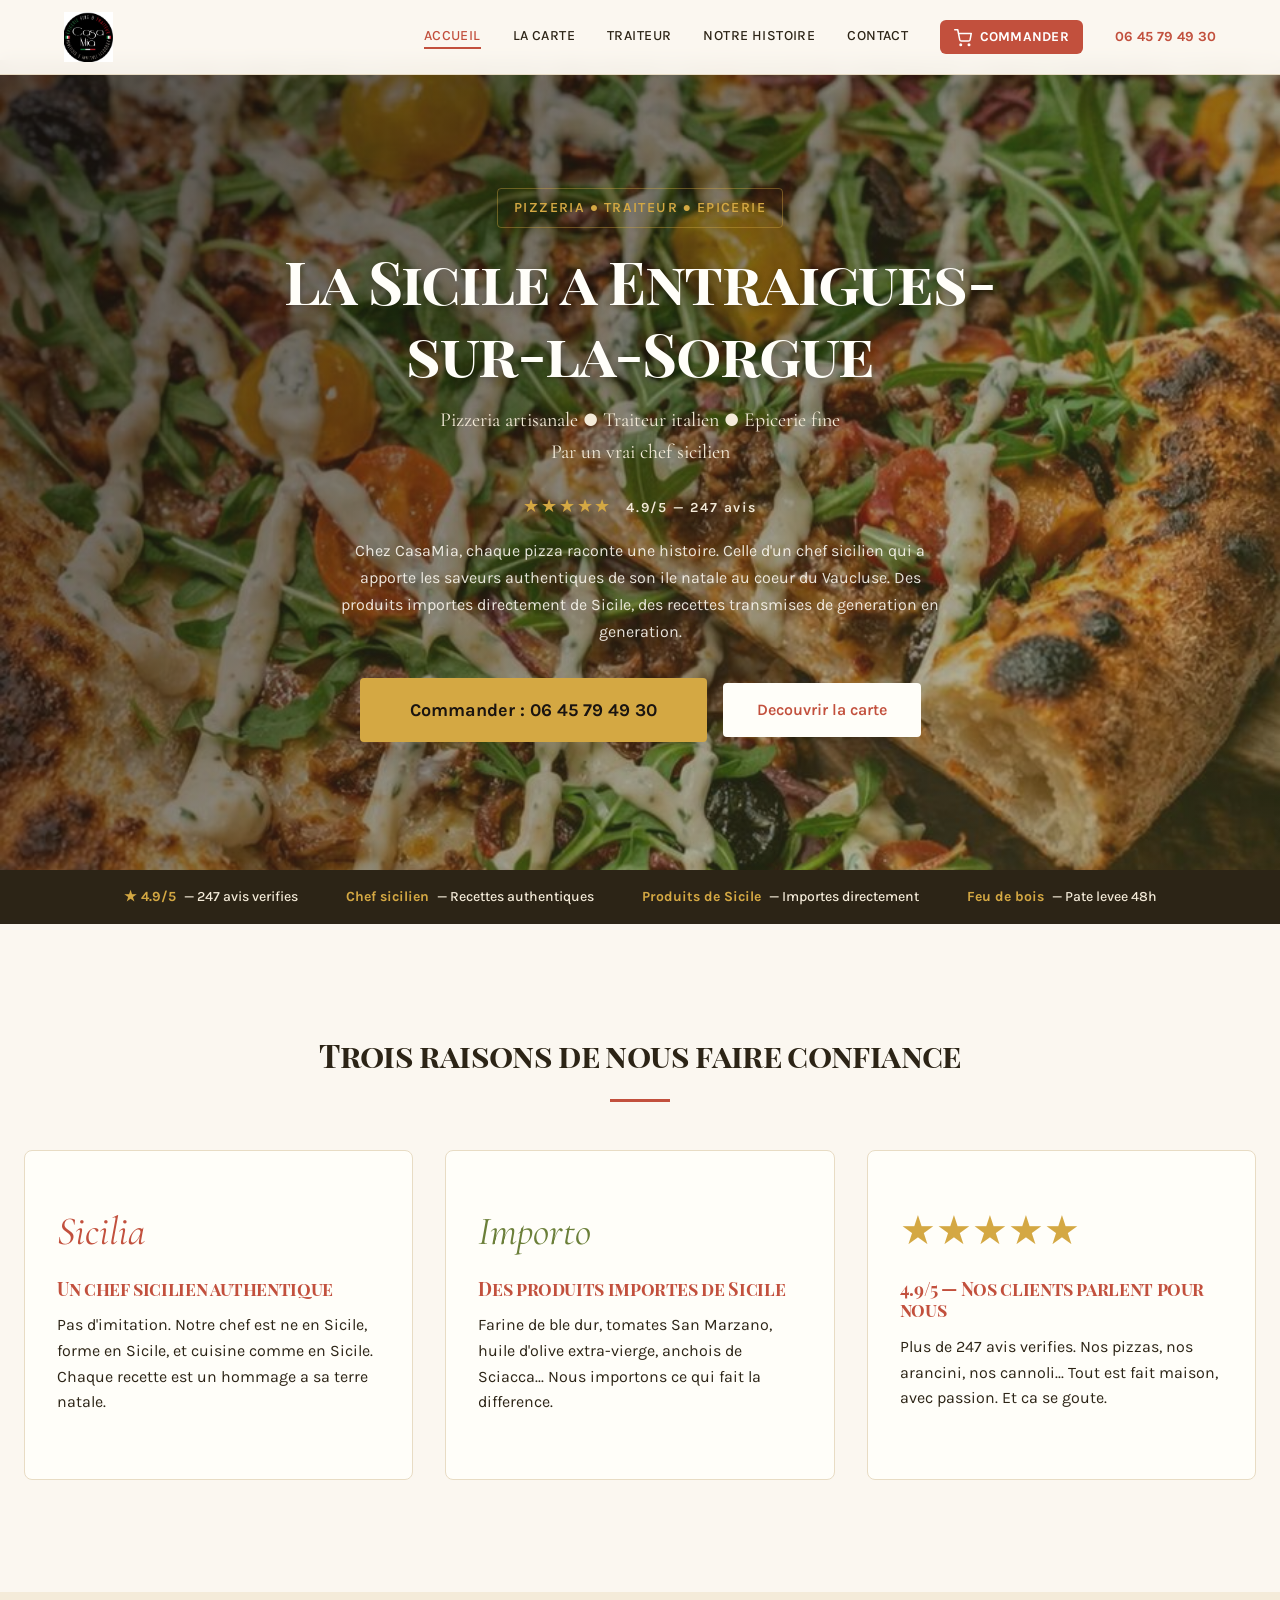
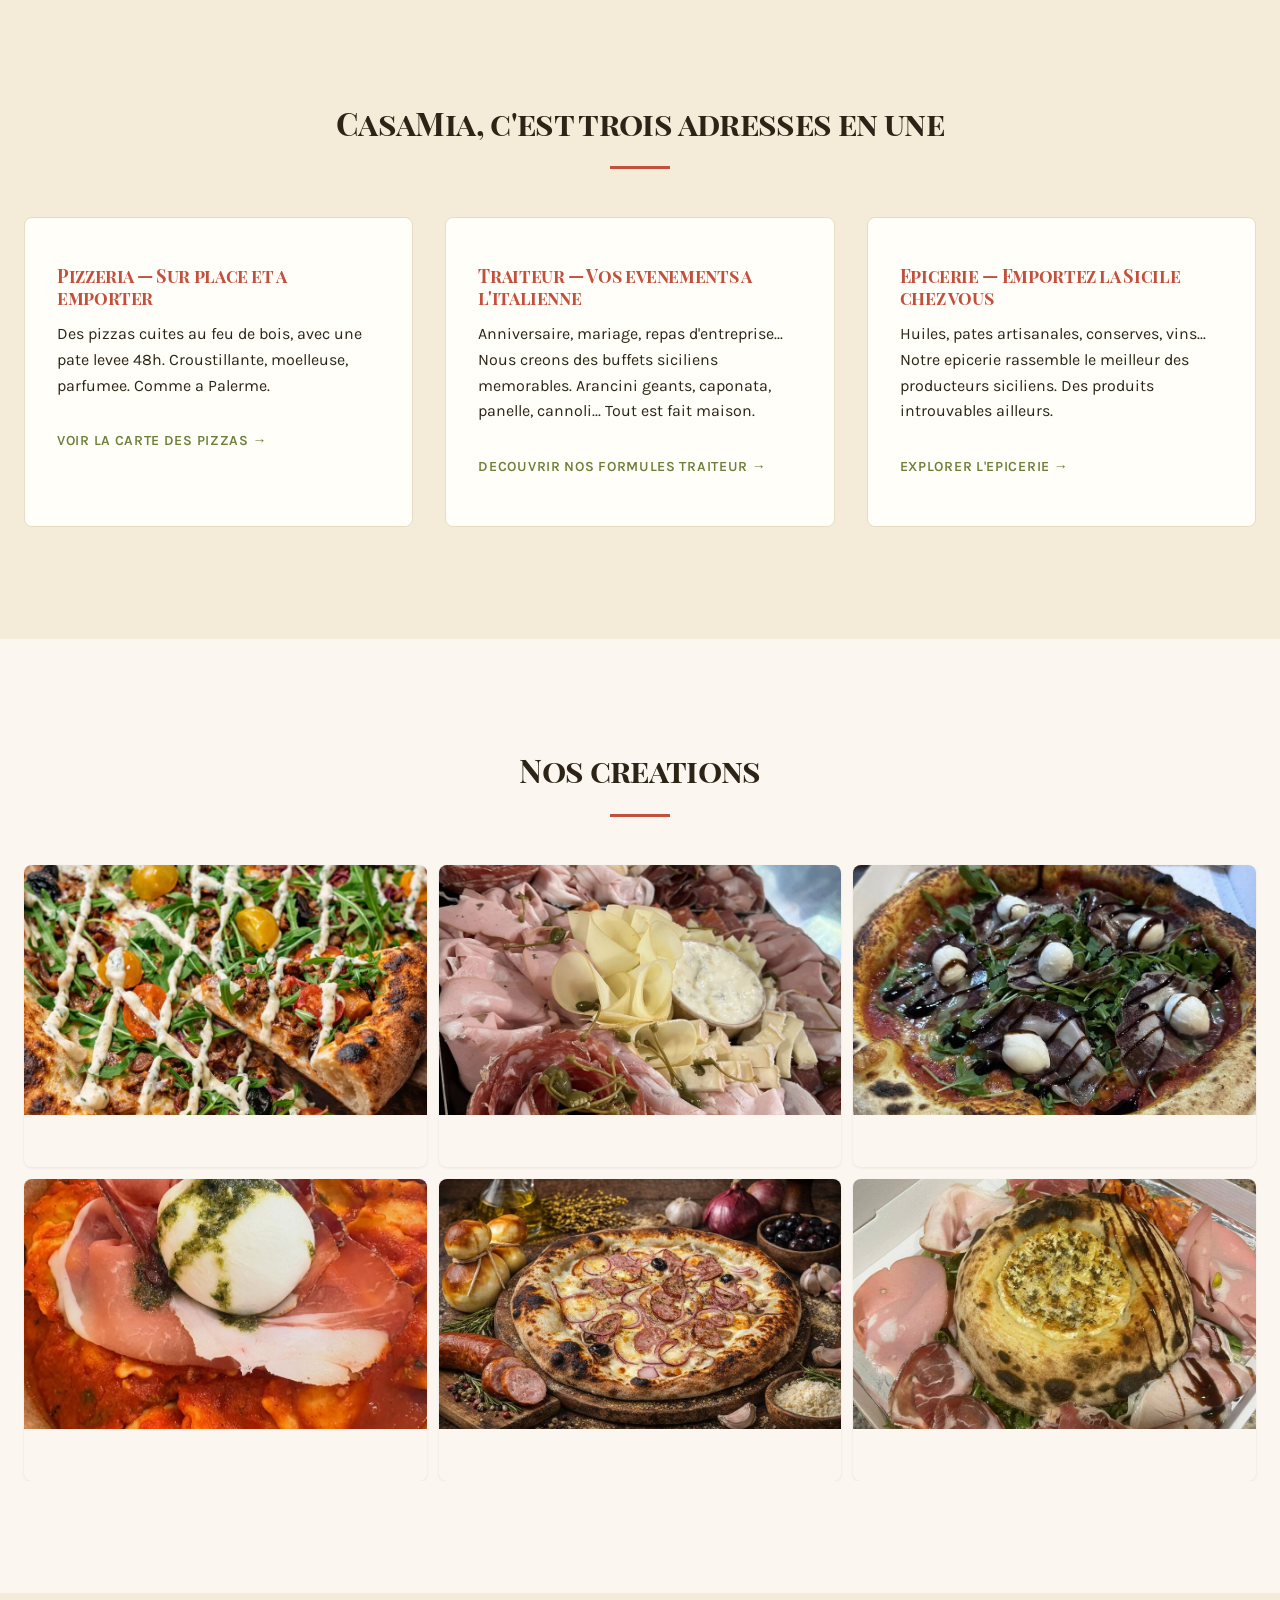
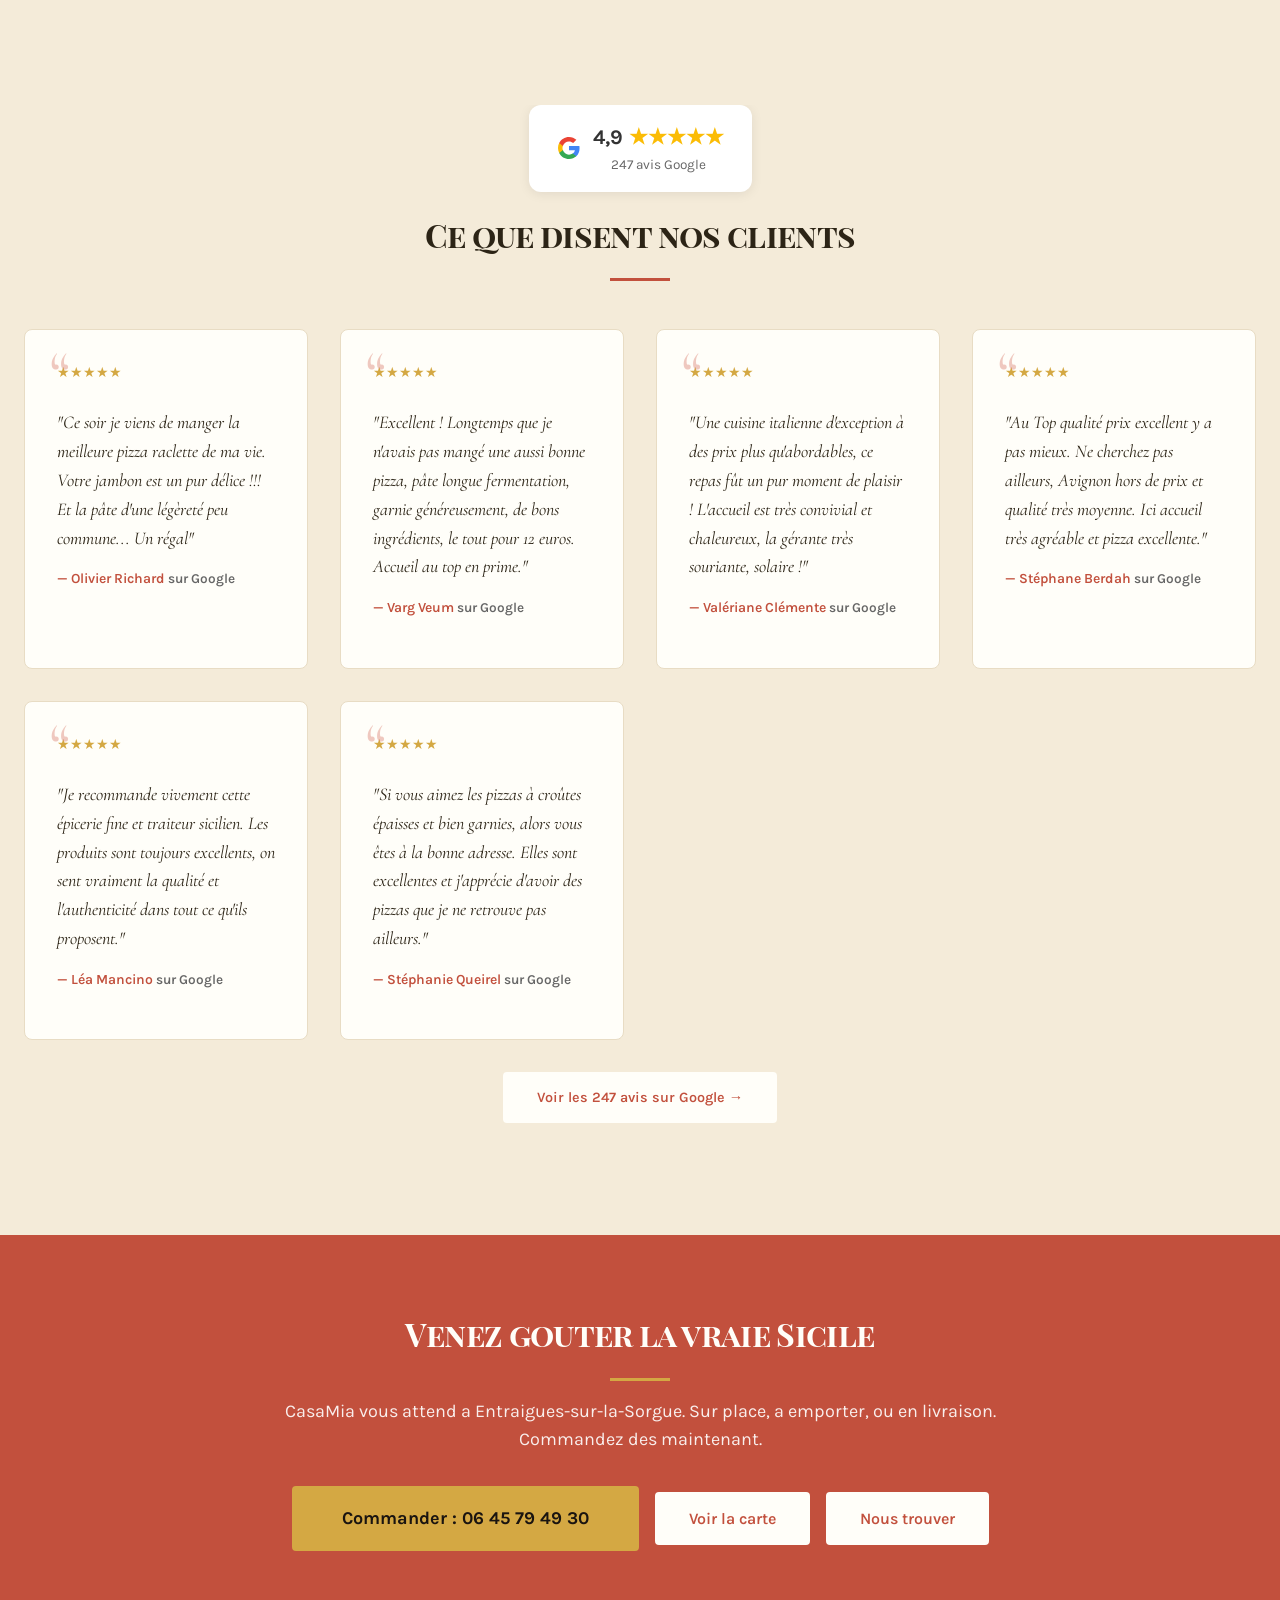
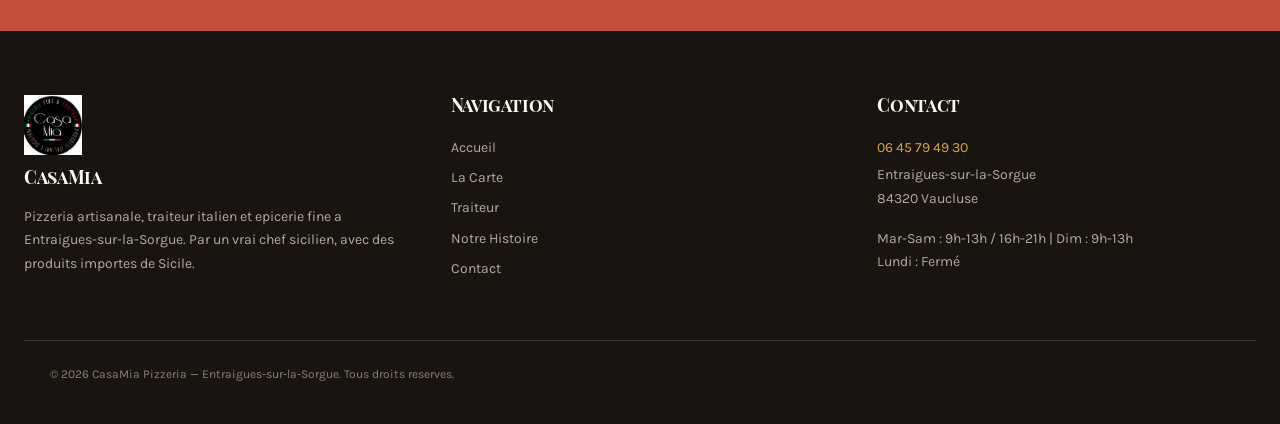
==== index.html @ de01050b "Initial commit - Casa Mia pizzeria website" ====
<!DOCTYPE html>
<html lang="fr">
<head>
  <meta charset="UTF-8">
  <meta name="viewport" content="width=device-width, initial-scale=1.0">
  <title>CasaMia Pizzeria — Pizza Artisanale à Entraigues-sur-la-Sorgue | 4.9★</title>
  <meta name="description" content="Pizzeria artisanale à Entraigues-sur-la-Sorgue. Pizza au feu de bois par un vrai chef sicilien. Produits importés de Sicile. Noté 4.9★ par 298 clients. Appelez pour commander : 06 45 79 49 30.">
  <meta property="og:title" content="CasaMia Pizzeria — Pizza Artisanale Entraigues">
  <meta property="og:description" content="Pizza au feu de bois par un chef sicilien. 4.9★ (247 avis). Commandez maintenant !">
  <meta property="og:image" content="images/pizza-gourmet-roquette.jpg">
  <meta property="og:type" content="restaurant">
  <meta property="og:locale" content="fr_FR">
  <meta name="geo.region" content="FR-84">
  <meta name="geo.placename" content="Entraigues-sur-la-Sorgue">
  <link rel="icon" type="image/png" href="images/logo-casamia.jpg"><link rel="stylesheet" href="style.css?v=1">
  <script type="application/ld+json">
  {
    "@context": "https://schema.org",
    "@type": "Restaurant",
    "@id": "#restaurant",
    "name": "CasaMia Pizzeria",
    "image": "images/pizza-gourmet-roquette.jpg",
    "description": "Pizzeria artisanale à Entraigues-sur-la-Sorgue. Pizza au feu de bois par un vrai chef sicilien. Traiteur italien et épicerie fine sicilienne.",
    "servesCuisine": ["Italian", "Pizza", "Sicilian"],
    "priceRange": "€€",
    "address": {
      "@type": "PostalAddress",
      "addressLocality": "Entraigues-sur-la-Sorgue",
      "postalCode": "84320",
      "addressRegion": "Vaucluse",
      "addressCountry": "FR"
    },
    "telephone": "+33645794930",
    "aggregateRating": {
      "@type": "AggregateRating",
      "ratingValue": "4.9",
      "reviewCount": "298",
      "bestRating": "5"
    },
    "openingHoursSpecification": [
      {
        "@type": "OpeningHoursSpecification",
        "dayOfWeek": ["Tuesday", "Wednesday", "Thursday", "Friday", "Saturday", "Sunday"],
        "opens": "11:30",
        "closes": "14:00"
      },
      {
        "@type": "OpeningHoursSpecification",
        "dayOfWeek": ["Tuesday", "Wednesday", "Thursday", "Friday", "Saturday", "Sunday"],
        "opens": "18:00",
        "closes": "22:00"
      }
    ]
  }
  </script>
</head>
<body>

  <!-- Header -->
  <header class="header" id="header">
    <div class="header__inner">
      <a href="index.html" class="header__logo"><img src="images/logo-casamia.jpg" alt="CasaMia — Épicerie Fine &amp; Traiteur, Prodotti Italiani e Siciliani" style="height:50px;width:auto;"></a>
      <nav class="nav" id="nav" aria-label="Navigation principale">
        <a href="index.html" class="nav__link nav__link--active">Accueil</a>
        <a href="carte.html" class="nav__link">La Carte</a>
        <a href="traiteur.html" class="nav__link">Traiteur</a>
        <a href="histoire.html" class="nav__link">Notre Histoire</a>
        <a href="contact.html" class="nav__link">Contact</a>
        <a href="carte.html#commander" class="nav__link nav__link--commander"><svg class="icon" width="18" height="18" viewBox="0 0 24 24" fill="none" stroke="currentColor" stroke-width="2" stroke-linecap="round" stroke-linejoin="round"><circle cx="9" cy="21" r="1"/><circle cx="20" cy="21" r="1"/><path d="M1 1h4l2.68 13.39a2 2 0 0 0 2 1.61h9.72a2 2 0 0 0 2-1.61L23 6H6"/></svg> Commander</a>
        <a href="tel:0645794930" class="nav__phone">06 45 79 49 30</a>
      </nav>
      <button class="hamburger" id="hamburger" aria-label="Menu" aria-expanded="false">
        <span class="hamburger__line"></span>
        <span class="hamburger__line"></span>
        <span class="hamburger__line"></span>
      </button>
    </div>
  </header>
  <div class="nav-overlay" id="navOverlay"></div>

  <!-- Hero -->
  <section class="hero" style="background: none !important;">
    <div class="hero__bg" style="background-image: url('images/pizza-gourmet-roquette.jpg') !important;"></div>
    <div class="hero__overlay"></div>
    <div class="hero__content">
      <div class="hero__badge">Pizzeria ● Traiteur ● Epicerie</div>
      <h1 class="hero__title">La Sicile a Entraigues-sur-la-Sorgue</h1>
      <p class="hero__subtitle">Pizzeria artisanale ● Traiteur italien ● Epicerie fine<br>Par un vrai chef sicilien</p>
      <div class="hero__stars">&#9733;&#9733;&#9733;&#9733;&#9733; <span>4.9/5 — 247 avis</span></div>
      <p class="hero__description">Chez CasaMia, chaque pizza raconte une histoire. Celle d'un chef sicilien qui a apporte les saveurs authentiques de son ile natale au coeur du Vaucluse. Des produits importes directement de Sicile, des recettes transmises de generation en generation.</p>
      <div class="btn-group" style="justify-content: center;">
        <a href="tel:0645794930" class="btn btn--gold btn--large">Commander : 06 45 79 49 30</a>
        <a href="carte.html" class="btn btn--white">Decouvrir la carte</a>
      </div>
    </div>
  </section>

  <!-- Trust Bar -->
  <div class="trust-bar">
    <div class="container">
      <div class="trust-bar__inner">
        <div class="trust-bar__item"><strong>&#9733; 4.9/5</strong> — 247 avis verifies</div>
        <div class="trust-bar__item"><strong>Chef sicilien</strong> — Recettes authentiques</div>
        <div class="trust-bar__item"><strong>Produits de Sicile</strong> — Importes directement</div>
        <div class="trust-bar__item"><strong>Feu de bois</strong> — Pate levee 48h</div>
      </div>
    </div>
  </div>

  <!-- Section: Pourquoi CasaMia -->
  <section class="section">
    <div class="container">
      <div class="text-center fade-in">
        <h2>Trois raisons de nous faire confiance</h2>
        <hr class="decorative-line">
      </div>
      <div class="card-grid" style="margin-top: var(--space-8);">
        <div class="card fade-in fade-in-delay-1">
          <span class="card__icon" aria-hidden="true" style="color: var(--terracotta-primary); font-family: var(--font-accent); font-style: italic;">Sicilia</span>
          <h3 class="card__title">Un chef sicilien authentique</h3>
          <p class="card__text">Pas d'imitation. Notre chef est ne en Sicile, forme en Sicile, et cuisine comme en Sicile. Chaque recette est un hommage a sa terre natale.</p>
        </div>
        <div class="card fade-in fade-in-delay-2">
          <span class="card__icon" aria-hidden="true" style="color: var(--olive-green); font-family: var(--font-accent); font-style: italic;">Importo</span>
          <h3 class="card__title">Des produits importes de Sicile</h3>
          <p class="card__text">Farine de ble dur, tomates San Marzano, huile d'olive extra-vierge, anchois de Sciacca... Nous importons ce qui fait la difference.</p>
        </div>
        <div class="card fade-in fade-in-delay-3">
          <span class="card__icon" aria-hidden="true" style="color: var(--gold);">&#9733;&#9733;&#9733;&#9733;&#9733;</span>
          <h3 class="card__title">4.9/5 — Nos clients parlent pour nous</h3>
          <p class="card__text">Plus de 247 avis verifies. Nos pizzas, nos arancini, nos cannoli... Tout est fait maison, avec passion. Et ca se goute.</p>
        </div>
      </div>
    </div>
  </section>

  <!-- Section: Nos trois univers -->
  <section class="section section--alt">
    <div class="container">
      <div class="text-center fade-in">
        <h2>CasaMia, c'est trois adresses en une</h2>
        <hr class="decorative-line">
      </div>
      <div class="card-grid" style="margin-top: var(--space-8);">
        <div class="card fade-in fade-in-delay-1">
          <h3 class="card__title">Pizzeria — Sur place et a emporter</h3>
          <p class="card__text">Des pizzas cuites au feu de bois, avec une pate levee 48h. Croustillante, moelleuse, parfumee. Comme a Palerme.</p>
          <a href="carte.html" class="card__link">Voir la carte des pizzas &#8594;</a>
        </div>
        <div class="card fade-in fade-in-delay-2">
          <h3 class="card__title">Traiteur — Vos evenements a l'italienne</h3>
          <p class="card__text">Anniversaire, mariage, repas d'entreprise... Nous creons des buffets siciliens memorables. Arancini geants, caponata, panelle, cannoli... Tout est fait maison.</p>
          <a href="traiteur.html" class="card__link">Decouvrir nos formules traiteur &#8594;</a>
        </div>
        <div class="card fade-in fade-in-delay-3">
          <h3 class="card__title">Epicerie — Emportez la Sicile chez vous</h3>
          <p class="card__text">Huiles, pates artisanales, conserves, vins... Notre epicerie rassemble le meilleur des producteurs siciliens. Des produits introuvables ailleurs.</p>
          <a href="contact.html" class="card__link">Explorer l'epicerie &#8594;</a>
        </div>
      </div>
    </div>
  </section>

  <!-- Photo Gallery -->
  <section class="section">
    <div class="container">
      <div class="text-center fade-in">
        <h2>Nos creations</h2>
        <hr class="decorative-line">
      </div>
      <div class="gallery-grid" style="margin-top: var(--space-8);">
        <div class="gallery-grid__item fade-in">
          <img src="images/pizza-gourmet-roquette.jpg" alt="Pizza gourmet roquette et tomates cerises CasaMia" loading="lazy">
        </div>
        <div class="gallery-grid__item fade-in fade-in-delay-1">
          <img src="images/planche-charcuterie.jpg" alt="Planche charcuterie et fromages italiens CasaMia" loading="lazy">
        </div>
        <div class="gallery-grid__item fade-in fade-in-delay-2">
          <img src="images/pizza-coppa-buffala.jpg" alt="Pizza coppa buffala mozzarella CasaMia" loading="lazy">
        </div>
        <div class="gallery-grid__item fade-in">
          <img src="images/ravioles-burrata-pesto.jpg" alt="Ravioles burrata jambon cru pesto CasaMia" loading="lazy">
        </div>
        <div class="gallery-grid__item fade-in fade-in-delay-1">
          <img src="images/pizza-salsiccia-oignons-pro.jpg" alt="Pizza Salsiccia e Cipolle CasaMia — photo professionnelle" loading="lazy">
        </div>
        <div class="gallery-grid__item fade-in fade-in-delay-2">
          <img src="images/camembert-four-charcuterie.jpg" alt="Camembert cuit au four avec charcuterie italienne CasaMia" loading="lazy">
        </div>
      </div>
    </div>
  </section>

  <!-- Google Reviews -->
  <section class="section section--alt">
    <div class="container">
      <div class="text-center fade-in">
        <div class="google-badge" style="display:inline-flex;align-items:center;gap:12px;background:#fff;padding:16px 28px;border-radius:12px;box-shadow:0 2px 12px rgba(0,0,0,.08);margin-bottom:24px;">
          <svg width="24" height="24" viewBox="0 0 24 24"><path fill="#4285F4" d="M22.56 12.25c0-.78-.07-1.53-.2-2.25H12v4.26h5.92a5.06 5.06 0 01-2.2 3.32v2.77h3.57c2.08-1.92 3.28-4.74 3.28-8.1z"/><path fill="#34A853" d="M12 23c2.97 0 5.46-.98 7.28-2.66l-3.57-2.77c-.98.66-2.23 1.06-3.71 1.06-2.86 0-5.29-1.93-6.16-4.53H2.18v2.84C3.99 20.53 7.7 23 12 23z"/><path fill="#FBBC05" d="M5.84 14.09c-.22-.66-.35-1.36-.35-2.09s.13-1.43.35-2.09V7.07H2.18C1.43 8.55 1 10.22 1 12s.43 3.45 1.18 4.93l2.85-2.22.81-.62z"/><path fill="#EA4335" d="M12 5.38c1.62 0 3.06.56 4.21 1.64l3.15-3.15C17.45 2.09 14.97 1 12 1 7.7 1 3.99 3.47 2.18 7.07l3.66 2.84c.87-2.6 3.3-4.53 6.16-4.53z"/></svg>
          <div>
            <div style="font-weight:700;font-size:1.3rem;color:#333;">4,9<span style="color:#FBBC05;margin-left:6px;">★★★★★</span></div>
            <div style="font-size:.85rem;color:#666;">247 avis Google</div>
          </div>
        </div>
        <h2>Ce que disent nos clients</h2>
        <hr class="decorative-line">
      </div>
      <div class="testimonial-grid" style="margin-top: var(--space-8);">
        <div class="testimonial fade-in fade-in-delay-1">
          <div class="testimonial__stars">&#9733;&#9733;&#9733;&#9733;&#9733;</div>
          <p class="testimonial__text">"Ce soir je viens de manger la meilleure pizza raclette de ma vie. Votre jambon est un pur délice !!! Et la pâte d'une légèreté peu commune... Un régal"</p>
          <p class="testimonial__author">— Olivier Richard <span style="color:#666;font-size:.85rem;">sur Google</span></p>
        </div>
        <div class="testimonial fade-in fade-in-delay-2">
          <div class="testimonial__stars">&#9733;&#9733;&#9733;&#9733;&#9733;</div>
          <p class="testimonial__text">"Excellent ! Longtemps que je n'avais pas mangé une aussi bonne pizza, pâte longue fermentation, garnie généreusement, de bons ingrédients, le tout pour 12 euros. Accueil au top en prime."</p>
          <p class="testimonial__author">— Varg Veum <span style="color:#666;font-size:.85rem;">sur Google</span></p>
        </div>
        <div class="testimonial fade-in fade-in-delay-3">
          <div class="testimonial__stars">&#9733;&#9733;&#9733;&#9733;&#9733;</div>
          <p class="testimonial__text">"Une cuisine italienne d'exception à des prix plus qu'abordables, ce repas fût un pur moment de plaisir ! L'accueil est très convivial et chaleureux, la gérante très souriante, solaire !"</p>
          <p class="testimonial__author">— Valériane Clémente <span style="color:#666;font-size:.85rem;">sur Google</span></p>
        </div>
        <div class="testimonial fade-in">
          <div class="testimonial__stars">&#9733;&#9733;&#9733;&#9733;&#9733;</div>
          <p class="testimonial__text">"Au Top qualité prix excellent y a pas mieux. Ne cherchez pas ailleurs, Avignon hors de prix et qualité très moyenne. Ici accueil très agréable et pizza excellente."</p>
          <p class="testimonial__author">— Stéphane Berdah <span style="color:#666;font-size:.85rem;">sur Google</span></p>
        </div>
        <div class="testimonial fade-in fade-in-delay-1">
          <div class="testimonial__stars">&#9733;&#9733;&#9733;&#9733;&#9733;</div>
          <p class="testimonial__text">"Je recommande vivement cette épicerie fine et traiteur sicilien. Les produits sont toujours excellents, on sent vraiment la qualité et l'authenticité dans tout ce qu'ils proposent."</p>
          <p class="testimonial__author">— Léa Mancino <span style="color:#666;font-size:.85rem;">sur Google</span></p>
        </div>
        <div class="testimonial fade-in fade-in-delay-2">
          <div class="testimonial__stars">&#9733;&#9733;&#9733;&#9733;&#9733;</div>
          <p class="testimonial__text">"Si vous aimez les pizzas à croûtes épaisses et bien garnies, alors vous êtes à la bonne adresse. Elles sont excellentes et j'apprécie d'avoir des pizzas que je ne retrouve pas ailleurs."</p>
          <p class="testimonial__author">— Stéphanie Queirel <span style="color:#666;font-size:.85rem;">sur Google</span></p>
        </div>
      </div>
      <div class="text-center" style="margin-top:var(--space-6);">
        <a href="https://maps.app.goo.gl/MpP9kDVa18ibbMCu6" target="_blank" rel="noopener" class="btn btn--white" style="font-size:.9rem;">Voir les 247 avis sur Google →</a>
      </div>
    </div>
  </section>

  <!-- CTA Section -->
  <section class="cta-section">
    <div class="container text-center fade-in">
      <h2>Venez gouter la vraie Sicile</h2>
      <hr class="decorative-line">
      <p style="font-size: var(--text-lg); margin-bottom: var(--space-6);">CasaMia vous attend a Entraigues-sur-la-Sorgue. Sur place, a emporter, ou en livraison. Commandez des maintenant.</p>
      <div class="btn-group" style="justify-content: center;">
        <a href="tel:0645794930" class="btn btn--gold btn--large">Commander : 06 45 79 49 30</a>
        <a href="carte.html" class="btn btn--white">Voir la carte</a>
        <a href="contact.html" class="btn btn--white">Nous trouver</a>
      </div>
    </div>
  </section>

  <!-- Footer -->
  <footer class="footer">
    <div class="container">
      <div class="footer__grid">
        <div>
          <img src="images/logo-casamia.jpg" alt="CasaMia" style="height:60px;width:auto;margin-bottom:12px;"><h3 class="footer__title" style="margin-top:8px;">CasaMia</h3>
          <p class="footer__text">Pizzeria artisanale, traiteur italien et epicerie fine a Entraigues-sur-la-Sorgue. Par un vrai chef sicilien, avec des produits importes de Sicile.</p>
        </div>
        <div>
          <h3 class="footer__title">Navigation</h3>
          <a href="index.html" class="footer__link">Accueil</a>
          <a href="carte.html" class="footer__link">La Carte</a>
          <a href="traiteur.html" class="footer__link">Traiteur</a>
          <a href="histoire.html" class="footer__link">Notre Histoire</a>
          <a href="contact.html" class="footer__link">Contact</a>
        </div>
        <div>
          <h3 class="footer__title">Contact</h3>
          <a href="tel:0645794930" class="footer__link" style="color: var(--gold);">06 45 79 49 30</a>
          <p class="footer__text">Entraigues-sur-la-Sorgue<br>84320 Vaucluse</p>
          <p class="footer__text" style="margin-top: var(--space-3);">Mar-Sam : 9h-13h / 16h-21h | Dim : 9h-13h<br>Lundi : Fermé</p>
        </div>
      </div>
      <div class="footer__bottom">
        <p>&copy; 2026 CasaMia Pizzeria — Entraigues-sur-la-Sorgue. Tous droits reserves.</p>
      </div>
    </div>
  </footer>

  <!-- Sticky Mobile CTA -->
  <div class="sticky-cta" id="stickyCta">
    <div class="sticky-cta__inner">
      <a href="tel:0645794930">
        <span class="sticky-cta__text">Commander &#8594;</span> 06 45 79 49 30
      </a>
    </div>
  </div>

  <!-- Scripts -->
  <script>
    // Hamburger menu
    const hamburger = document.getElementById('hamburger');
    const nav = document.getElementById('nav');
    const overlay = document.getElementById('navOverlay');

    hamburger.addEventListener('click', () => {
      const isOpen = nav.classList.toggle('open');
      hamburger.classList.toggle('active');
      overlay.classList.toggle('active');
      hamburger.setAttribute('aria-expanded', isOpen);
      document.body.style.overflow = isOpen ? 'hidden' : '';
    });

    overlay.addEventListener('click', () => {
      nav.classList.remove('open');
      hamburger.classList.remove('active');
      overlay.classList.remove('active');
      hamburger.setAttribute('aria-expanded', 'false');
      document.body.style.overflow = '';
    });

    // Header scroll shadow
    const header = document.getElementById('header');
    window.addEventListener('scroll', () => {
      header.classList.toggle('header--scrolled', window.scrollY > 20);
    }, { passive: true });

    // Fade-in on scroll
    const fadeEls = document.querySelectorAll('.fade-in');
    const fadeObserver = new IntersectionObserver((entries) => {
      entries.forEach(entry => {
        if (entry.isIntersecting) {
          entry.target.classList.add('visible');
          fadeObserver.unobserve(entry.target);
        }
      });
    }, { threshold: 0.1, rootMargin: '0px 0px -40px 0px' });

    fadeEls.forEach(el => fadeObserver.observe(el));
  </script>

</body>
</html>
---- style.css ----
/* ============================================
   CasaMia Entraigues — Sicilian Trattoria
   style.css v1.0
   ============================================ */

@import url('https://fonts.googleapis.com/css2?family=Playfair+Display+SC:wght@400;700&family=Karla:wght@300;400;500;600;700&family=Cormorant+Garamond:ital,wght@0,400;0,600;1,400&display=swap');

/* --- CSS Custom Properties --- */
:root {
  --terracotta-primary: #C2503D;
  --terracotta-dark: #8B3626;
  --terracotta-light: #D97A6A;
  --olive-green: #6B7F39;
  --olive-dark: #4A5628;
  --olive-light: #8FA856;
  --cream: #FBF7F0;
  --warm-white: #FFFEF9;
  --parchment: #F4EBD9;
  --sand: #E8DCC4;
  --tomato-red: #DC2626;
  --basil-green: #2D6E3E;
  --gold: #D4A843;
  --charcoal: #2C2416;
  --warm-black: #1A1410;

  --font-display: 'Playfair Display SC', serif;
  --font-body: 'Karla', sans-serif;
  --font-accent: 'Cormorant Garamond', serif;

  --text-xs: 0.75rem;
  --text-sm: 0.875rem;
  --text-base: 1rem;
  --text-lg: 1.125rem;
  --text-xl: 1.25rem;
  --text-2xl: 1.5rem;
  --text-3xl: 2rem;
  --text-4xl: 2.5rem;
  --text-5xl: 3rem;
  --text-6xl: 3.75rem;

  --space-1: 0.25rem;
  --space-2: 0.5rem;
  --space-3: 0.75rem;
  --space-4: 1rem;
  --space-5: 1.5rem;
  --space-6: 2rem;
  --space-8: 3rem;
  --space-10: 4rem;
  --space-12: 5rem;
  --space-16: 7rem;

  --radius-sm: 4px;
  --radius-md: 8px;
  --radius-lg: 16px;

  --shadow-sm: 0 1px 3px rgba(26,20,16,0.08);
  --shadow-md: 0 4px 12px rgba(26,20,16,0.12);
  --shadow-lg: 0 8px 30px rgba(26,20,16,0.16);

  --max-width: 1200px;
  --max-text: 65ch;
}

/* --- Reset & Base --- */
*, *::before, *::after {
  box-sizing: border-box;
  margin: 0;
  padding: 0;
}

html {
  scroll-behavior: smooth;
  -webkit-text-size-adjust: 100%;
}

body {
  font-family: var(--font-body);
  font-size: var(--text-base);
  font-weight: 400;
  line-height: 1.6;
  color: var(--warm-black);
  background-color: var(--cream);
  -webkit-font-smoothing: antialiased;
  -moz-osx-font-smoothing: grayscale;
}

img {
  max-width: 100%;
  height: auto;
  display: block;
}

a {
  color: var(--terracotta-primary);
  text-decoration: none;
  transition: color 0.3s ease;
}

a:hover {
  color: var(--olive-green);
}

ul, ol {
  list-style: none;
}

/* --- Typography --- */
h1, h2, h3, h4, h5, h6 {
  font-family: var(--font-display);
  font-weight: 700;
  line-height: 1.2;
  letter-spacing: -0.02em;
  color: var(--charcoal);
}

h1 { font-size: var(--text-3xl); }
h2 { font-size: var(--text-2xl); margin-bottom: var(--space-5); }
h3 { font-size: var(--text-xl); margin-bottom: var(--space-3); }

p {
  max-width: var(--max-text);
  margin-bottom: var(--space-4);
}

.accent-text {
  font-family: var(--font-accent);
  font-style: italic;
}

/* --- Utility --- */
.container {
  max-width: var(--max-width);
  margin: 0 auto;
  padding: 0 var(--space-5);
}

.section {
  padding: var(--space-12) 0;
}

.section--alt {
  background-color: var(--parchment);
}

.section--dark {
  background-color: var(--charcoal);
  color: var(--cream);
}

.section--dark h2,
.section--dark h3 {
  color: var(--cream);
}

.text-center { text-align: center; }

.decorative-line {
  width: 60px;
  height: 3px;
  background: var(--terracotta-primary);
  margin: var(--space-4) auto;
  border: none;
}

.decorative-line--left {
  margin-left: 0;
}

/* --- Buttons --- */
.btn {
  display: inline-block;
  font-family: var(--font-body);
  font-weight: 600;
  font-size: var(--text-base);
  padding: var(--space-3) var(--space-6);
  border-radius: var(--radius-sm);
  cursor: pointer;
  transition: all 0.3s ease;
  border: 2px solid transparent;
  text-align: center;
}

.btn--primary {
  background: var(--terracotta-primary);
  color: var(--warm-white);
  border-color: var(--terracotta-primary);
}

.btn--primary:hover {
  background: var(--olive-green);
  border-color: var(--olive-green);
  color: var(--warm-white);
}

.btn--secondary {
  background: transparent;
  color: var(--terracotta-primary);
  border-color: var(--terracotta-primary);
}

.btn--secondary:hover {
  background: var(--terracotta-primary);
  color: var(--warm-white);
}

.btn--gold {
  background: var(--gold);
  color: var(--warm-black);
  border-color: var(--gold);
  font-weight: 700;
}

.btn--gold:hover {
  background: var(--olive-green);
  border-color: var(--olive-green);
  color: var(--warm-white);
}

.btn--white {
  background: var(--warm-white);
  color: var(--terracotta-primary);
  border-color: var(--warm-white);
}

.btn--white:hover {
  background: var(--terracotta-primary);
  border-color: var(--terracotta-primary);
  color: var(--warm-white);
}

.btn--large {
  padding: var(--space-4) var(--space-8);
  font-size: var(--text-lg);
}

.btn-group {
  display: flex;
  gap: var(--space-4);
  flex-wrap: wrap;
  align-items: center;
}

/* --- Header / Navbar --- */
.header {
  position: fixed;
  top: 0;
  left: 0;
  right: 0;
  z-index: 1000;
  background: rgba(251,247,240,0.97);
  backdrop-filter: blur(8px);
  border-bottom: 1px solid var(--sand);
  transition: box-shadow 0.3s ease;
}

.header--scrolled {
  box-shadow: var(--shadow-md);
}

.header__inner {
  display: flex;
  align-items: center;
  justify-content: space-between;
  max-width: var(--max-width);
  margin: 0 auto;
  padding: var(--space-3) var(--space-5);
}

.header__logo {
  font-family: var(--font-display);
  font-size: var(--text-xl);
  font-weight: 700;
  color: var(--terracotta-primary);
  letter-spacing: 0.01em;
}

.header__logo span {
  color: var(--olive-green);
}

.nav {
  display: flex;
  align-items: center;
  gap: var(--space-6);
}

.nav__link {
  font-family: var(--font-body);
  font-weight: 500;
  font-size: var(--text-sm);
  color: var(--charcoal);
  letter-spacing: 0.03em;
  text-transform: uppercase;
  position: relative;
  padding-bottom: 2px;
}

.nav__link::after {
  content: '';
  position: absolute;
  bottom: 0;
  left: 0;
  width: 0;
  height: 2px;
  background: var(--terracotta-primary);
  transition: width 0.3s ease;
}

.nav__link:hover,
.nav__link--active {
  color: var(--terracotta-primary);
}

.nav__link:hover::after,
.nav__link--active::after {
  width: 100%;
}

.nav__phone {
  font-weight: 700;
  color: var(--terracotta-primary);
  font-size: var(--text-sm);
  white-space: nowrap;
}

.nav__phone:hover {
  color: var(--olive-green);
}

/* Hamburger */
.hamburger {
  display: none;
  flex-direction: column;
  gap: 5px;
  cursor: pointer;
  background: none;
  border: none;
  padding: var(--space-2);
  z-index: 1001;
}

.hamburger__line {
  width: 24px;
  height: 2px;
  background: var(--charcoal);
  transition: all 0.3s ease;
}

.hamburger.active .hamburger__line:nth-child(1) {
  transform: rotate(45deg) translate(5px, 5px);
}

.hamburger.active .hamburger__line:nth-child(2) {
  opacity: 0;
}

.hamburger.active .hamburger__line:nth-child(3) {
  transform: rotate(-45deg) translate(5px, -5px);
}

/* --- Hero --- */
.hero {
  position: relative;
  min-height: 85vh;
  display: flex;
  align-items: center;
  justify-content: center;
  overflow: hidden;
  margin-top: 60px;
}

.hero__bg {
  position: absolute;
  inset: 0;
  background-size: cover;
  background-position: center;
  background-repeat: no-repeat;
}

.hero__overlay {
  position: absolute;
  inset: 0;
  background: linear-gradient(
    135deg,
    rgba(26,20,16,0.75) 0%,
    rgba(44,36,22,0.6) 40%,
    rgba(107,127,57,0.3) 100%
  );
}

.hero__content {
  position: relative;
  z-index: 2;
  text-align: center;
  padding: var(--space-8) var(--space-5);
  max-width: 800px;
}

.hero__badge {
  display: inline-block;
  font-family: var(--font-body);
  font-weight: 600;
  font-size: var(--text-sm);
  color: var(--gold);
  letter-spacing: 0.1em;
  text-transform: uppercase;
  margin-bottom: var(--space-4);
  padding: var(--space-2) var(--space-4);
  border: 1px solid rgba(212,168,67,0.4);
  border-radius: var(--radius-sm);
}

.hero__title {
  font-size: var(--text-3xl);
  color: var(--warm-white);
  margin-bottom: var(--space-4);
  text-shadow: 0 2px 8px rgba(0,0,0,0.3);
}

.hero__subtitle {
  font-family: var(--font-accent);
  font-size: var(--text-xl);
  font-weight: 400;
  color: var(--parchment);
  margin-bottom: var(--space-5);
  max-width: 100%;
}

.hero__description {
  font-size: var(--text-base);
  color: rgba(251,247,240,0.9);
  margin-bottom: var(--space-6);
  max-width: 600px;
  margin-left: auto;
  margin-right: auto;
  line-height: 1.7;
}

.hero__stars {
  color: var(--gold);
  font-size: var(--text-lg);
  margin-bottom: var(--space-4);
  letter-spacing: 0.1em;
}

.hero__stars span {
  font-family: var(--font-body);
  font-weight: 600;
  font-size: var(--text-sm);
  color: var(--parchment);
  margin-left: var(--space-2);
}

/* Hero page-specific heights */
.hero--short {
  min-height: 50vh;
}

.hero--medium {
  min-height: 60vh;
}

/* --- Trust Bar --- */
.trust-bar {
  background: var(--charcoal);
  padding: var(--space-4) 0;
}

.trust-bar__inner {
  display: flex;
  justify-content: center;
  align-items: center;
  gap: var(--space-8);
  flex-wrap: wrap;
}

.trust-bar__item {
  font-family: var(--font-body);
  font-size: var(--text-sm);
  font-weight: 500;
  color: var(--parchment);
  display: flex;
  align-items: center;
  gap: var(--space-2);
}

.trust-bar__item strong {
  color: var(--gold);
  font-weight: 700;
}

/* --- Cards --- */
.card-grid {
  display: grid;
  grid-template-columns: repeat(auto-fit, minmax(300px, 1fr));
  gap: var(--space-6);
}

.card {
  background: var(--warm-white);
  border-radius: var(--radius-md);
  padding: var(--space-8) var(--space-6);
  border: 1px solid var(--sand);
  transition: transform 0.3s ease, box-shadow 0.3s ease;
}

.card:hover {
  transform: translateY(-4px);
  box-shadow: var(--shadow-lg);
}

.card__icon {
  font-size: var(--text-4xl);
  margin-bottom: var(--space-4);
  display: block;
}

.card__title {
  font-family: var(--font-display);
  font-size: var(--text-lg);
  color: var(--terracotta-primary);
  margin-bottom: var(--space-3);
}

.card__text {
  font-size: var(--text-base);
  color: var(--charcoal);
  line-height: 1.6;
}

.card__link {
  display: inline-block;
  margin-top: var(--space-4);
  font-weight: 600;
  color: var(--olive-green);
  font-size: var(--text-sm);
  text-transform: uppercase;
  letter-spacing: 0.05em;
}

.card__link:hover {
  color: var(--terracotta-primary);
}

/* --- Testimonials --- */
.testimonial-grid {
  display: grid;
  grid-template-columns: repeat(auto-fit, minmax(280px, 1fr));
  gap: var(--space-6);
}

.testimonial {
  background: var(--warm-white);
  border-radius: var(--radius-md);
  padding: var(--space-6);
  border: 1px solid var(--sand);
  position: relative;
}

.testimonial::before {
  content: '\201C';
  font-family: var(--font-accent);
  font-size: 4rem;
  color: var(--terracotta-light);
  position: absolute;
  top: var(--space-3);
  left: var(--space-5);
  line-height: 1;
  opacity: 0.4;
}

.testimonial__text {
  font-family: var(--font-accent);
  font-style: italic;
  font-size: var(--text-lg);
  color: var(--charcoal);
  line-height: 1.6;
  margin-bottom: var(--space-4);
  padding-top: var(--space-4);
}

.testimonial__author {
  font-family: var(--font-body);
  font-size: var(--text-sm);
  font-weight: 600;
  color: var(--terracotta-primary);
}

.testimonial__stars {
  color: var(--gold);
  font-size: var(--text-sm);
  margin-bottom: var(--space-2);
}

/* --- CTA Section --- */
.cta-section {
  background: var(--terracotta-primary);
  color: var(--warm-white);
  padding: var(--space-12) 0;
  text-align: center;
}

.cta-section h2 {
  color: var(--warm-white);
}

.cta-section p {
  color: rgba(255,255,255,0.9);
  margin-left: auto;
  margin-right: auto;
}

.cta-section .decorative-line {
  background: var(--gold);
}

/* --- Menu Page --- */
.menu-section {
  padding: var(--space-10) 0;
}

.menu-category {
  margin-bottom: var(--space-10);
}

.menu-category__title {
  font-family: var(--font-display);
  font-size: var(--text-2xl);
  color: var(--terracotta-primary);
  margin-bottom: var(--space-2);
  padding-bottom: var(--space-3);
  border-bottom: 2px solid var(--sand);
}

.menu-item {
  display: flex;
  justify-content: space-between;
  align-items: flex-start;
  padding: var(--space-4) 0;
  border-bottom: 1px solid rgba(232,220,196,0.5);
}

.menu-item:last-child {
  border-bottom: none;
}

.menu-item__info {
  flex: 1;
  padding-right: var(--space-4);
}

.menu-item__name {
  font-family: var(--font-accent);
  font-size: var(--text-xl);
  font-weight: 600;
  color: var(--charcoal);
  margin-bottom: var(--space-1);
}

.menu-item__desc {
  font-size: var(--text-sm);
  color: #6B6155;
  line-height: 1.5;
}

.menu-item__price {
  font-family: var(--font-display);
  font-size: var(--text-xl);
  font-weight: 700;
  color: var(--terracotta-primary);
  white-space: nowrap;
}

/* --- About / Histoire --- */
.story-section {
  display: grid;
  grid-template-columns: 1fr;
  gap: var(--space-8);
  align-items: center;
}

.story-section__image {
  border-radius: var(--radius-md);
  overflow: hidden;
  box-shadow: var(--shadow-lg);
}

.story-section__image img {
  width: 100%;
  height: 350px;
  object-fit: cover;
}

.story-section__text h3 {
  color: var(--terracotta-primary);
  margin-bottom: var(--space-4);
}

/* --- Traiteur --- */
.formule {
  background: var(--warm-white);
  border: 1px solid var(--sand);
  border-radius: var(--radius-md);
  padding: var(--space-6);
  margin-bottom: var(--space-6);
  transition: box-shadow 0.3s ease;
}

.formule:hover {
  box-shadow: var(--shadow-md);
}

.formule__title {
  font-family: var(--font-display);
  font-size: var(--text-xl);
  color: var(--terracotta-primary);
  margin-bottom: var(--space-3);
}

.formule__price {
  font-family: var(--font-body);
  font-size: var(--text-lg);
  font-weight: 700;
  color: var(--olive-green);
  margin-bottom: var(--space-3);
}

.formule__list {
  margin-bottom: var(--space-4);
}

.formule__list li {
  padding: var(--space-2) 0;
  padding-left: var(--space-5);
  position: relative;
  font-size: var(--text-base);
  color: var(--charcoal);
}

.formule__list li::before {
  content: '\25B8';
  position: absolute;
  left: 0;
  color: var(--terracotta-primary);
}

/* --- Contact --- */
.contact-grid {
  display: grid;
  grid-template-columns: 1fr;
  gap: var(--space-8);
}

.contact-info__item {
  display: flex;
  gap: var(--space-4);
  margin-bottom: var(--space-6);
  align-items: flex-start;
}

.contact-info__icon {
  width: 48px;
  height: 48px;
  background: var(--terracotta-primary);
  border-radius: 50%;
  display: flex;
  align-items: center;
  justify-content: center;
  color: var(--warm-white);
  font-weight: 700;
  flex-shrink: 0;
  font-size: var(--text-lg);
}

.contact-info__text h3 {
  font-family: var(--font-display);
  font-size: var(--text-lg);
  margin-bottom: var(--space-1);
}

.contact-info__text p {
  font-size: var(--text-base);
  color: var(--charcoal);
  margin-bottom: var(--space-1);
}

.contact-info__text a {
  font-weight: 600;
}

.hours-table {
  width: 100%;
  border-collapse: collapse;
  margin-top: var(--space-4);
}

.hours-table td {
  padding: var(--space-2) var(--space-3);
  border-bottom: 1px solid var(--sand);
  font-size: var(--text-sm);
}

.hours-table td:first-child {
  font-weight: 600;
  color: var(--charcoal);
}

.hours-table td:last-child {
  text-align: right;
  color: var(--olive-green);
  font-weight: 500;
}

.map-embed {
  border-radius: var(--radius-md);
  overflow: hidden;
  box-shadow: var(--shadow-md);
  height: 350px;
  background: var(--sand);
}

.map-embed iframe {
  width: 100%;
  height: 100%;
  border: 0;
}

/* --- Footer --- */
.footer {
  background: var(--warm-black);
  color: var(--parchment);
  padding: var(--space-10) 0 var(--space-5);
}

.footer__grid {
  display: grid;
  grid-template-columns: 1fr;
  gap: var(--space-8);
  margin-bottom: var(--space-8);
}

.footer__title {
  font-family: var(--font-display);
  font-size: var(--text-lg);
  color: var(--cream);
  margin-bottom: var(--space-4);
}

.footer__text {
  font-size: var(--text-sm);
  line-height: 1.7;
  color: rgba(244,235,217,0.7);
}

.footer__link {
  display: block;
  font-size: var(--text-sm);
  color: rgba(244,235,217,0.7);
  padding: var(--space-1) 0;
  transition: color 0.3s ease;
}

.footer__link:hover {
  color: var(--gold);
}

.footer__bottom {
  border-top: 1px solid rgba(244,235,217,0.15);
  padding-top: var(--space-5);
  text-align: center;
  font-size: var(--text-xs);
  color: rgba(244,235,217,0.5);
}

/* --- Sticky Mobile CTA --- */
.sticky-cta {
  display: none;
  position: fixed;
  bottom: 0;
  left: 0;
  right: 0;
  z-index: 999;
  background: var(--terracotta-primary);
  padding: var(--space-3) var(--space-5);
  box-shadow: 0 -4px 12px rgba(0,0,0,0.2);
}

.sticky-cta__inner {
  display: flex;
  align-items: center;
  justify-content: center;
  gap: var(--space-3);
}

.sticky-cta__text {
  color: var(--warm-white);
  font-weight: 700;
  font-size: var(--text-base);
}

.sticky-cta a {
  color: var(--warm-white);
  font-weight: 700;
  font-size: var(--text-lg);
  display: flex;
  align-items: center;
  gap: var(--space-2);
}

.sticky-cta a:hover {
  color: var(--gold);
}

/* --- Fade-in Animations --- */
.fade-in {
  opacity: 0;
  transform: translateY(24px);
  transition: opacity 0.7s ease-out, transform 0.7s ease-out;
}

.fade-in.visible {
  opacity: 1;
  transform: translateY(0);
}

.fade-in-delay-1 { transition-delay: 0.1s; }
.fade-in-delay-2 { transition-delay: 0.2s; }
.fade-in-delay-3 { transition-delay: 0.3s; }

/* --- Gallery Grid --- */
.gallery-grid {
  display: grid;
  grid-template-columns: repeat(3, 1fr);
  gap: var(--space-3);
}

.gallery-grid__item {
  border-radius: var(--radius-md);
  overflow: hidden;
  box-shadow: var(--shadow-sm);
  aspect-ratio: 4/3;
}

.gallery-grid__item img {
  width: 100%;
  height: 100%;
  object-fit: cover;
  transition: transform 0.5s ease;
}

.gallery-grid__item:hover img {
  transform: scale(1.05);
}

.gallery-grid__item--large {
  grid-column: span 1;
}

.gallery-grid__item--large img {
  height: 100%;
}

/* ============================
   Responsive Breakpoints
   ============================ */

/* Mobile: hamburger menu */
@media (max-width: 768px) {
  .hamburger {
    display: flex;
  }

  .nav {
    position: fixed;
    top: 0;
    right: -100%;
    width: 75%;
    max-width: 320px;
    height: 100vh;
    background: var(--cream);
    flex-direction: column;
    justify-content: center;
    gap: var(--space-6);
    padding: var(--space-8);
    transition: right 0.3s ease;
    box-shadow: var(--shadow-lg);
    z-index: 1000;
  }

  .nav.open {
    right: 0;
  }

  .nav__link {
    font-size: var(--text-lg);
  }

  .hero__title {
    font-size: var(--text-3xl);
  }

  .hero__subtitle {
    font-size: var(--text-lg);
  }

  .card-grid {
    grid-template-columns: 1fr;
  }

  .testimonial-grid {
    grid-template-columns: 1fr;
  }

  .sticky-cta {
    display: block;
  }

  .trust-bar__inner {
    gap: var(--space-4);
  }

  .trust-bar__item {
    font-size: var(--text-xs);
  }

  .btn-group {
    flex-direction: column;
    align-items: stretch;
  }

  .gallery-grid {
    grid-template-columns: 1fr;
  }

  .gallery-grid__item--large {
    grid-column: span 1;
  }
}

/* Tablet */
@media (min-width: 769px) {
  h1 { font-size: var(--text-4xl); }
  h2 { font-size: var(--text-3xl); }

  .hero__title {
    font-size: var(--text-4xl);
  }

  .story-section {
    grid-template-columns: 1fr 1fr;
  }

  .contact-grid {
    grid-template-columns: 1fr 1fr;
  }

  .footer__grid {
    grid-template-columns: repeat(3, 1fr);
  }

  .gallery-grid {
    grid-template-columns: repeat(3, 1fr);
  }

  .gallery-grid__item--large {
    grid-column: span 1;
  }
}

/* Desktop */
@media (min-width: 1024px) {
  h1 { font-size: var(--text-5xl); }

  .hero__title {
    font-size: var(--text-5xl);
  }

  .hero {
    min-height: 90vh;
  }

  .section {
    padding: var(--space-16) 0;
  }

  .gallery-grid__item img {
    height: 250px;
  }

  .gallery-grid__item--large img {
    height: 350px;
  }
}

/* Large Desktop */
@media (min-width: 1280px) {
  .hero__title {
    font-size: var(--text-6xl);
  }
}

/* --- Nav overlay for mobile --- */
.nav-overlay {
  display: none;
  position: fixed;
  inset: 0;
  background: rgba(26,20,16,0.5);
  z-index: 999;
}

.nav-overlay.active {
  display: block;
}

/* Print */
@media print {
  .header, .sticky-cta, .hamburger, .nav-overlay {
    display: none !important;
  }

  .hero {
    min-height: auto;
    margin-top: 0;
  }

  body {
    background: white;
    color: black;
  }
}

/* ========== RESPONSIVE FIXES ========== */
@media (max-width: 768px) {
  :root { font-size: 15px; }
  
  .container { padding-left: 16px; padding-right: 16px; }
  
  section { padding: 48px 0; }
  
  .hero { min-height: 70vh; padding: 100px 0 60px; }
  .hero__title { font-size: 2rem; line-height: 1.15; }
  .hero__subtitle { font-size: 1rem; }
  
  /* Stack all grids */
  .grid, .services-grid, .menu-grid, .features-grid, .values-grid,
  [class*="grid"] { 
    grid-template-columns: 1fr !important; 
  }
  
  /* Stack flex containers */
  .hero__actions, .cta-buttons, [class*="actions"] {
    flex-direction: column;
    align-items: stretch;
  }
  
  .btn { width: 100%; text-align: center; justify-content: center; }
  
  /* Nav mobile */
  .nav-links { display: none; }
  .hamburger { display: flex !important; }
  
  /* Footer stack */
  .footer__grid, footer .grid { 
    grid-template-columns: 1fr !important; 
    text-align: center; 
  }
  
  /* Hide desktop-only */
  .desktop-only, .header__phone-text { display: none; }
  
  /* Sticky mobile CTA */
  .sticky-cta {
    position: fixed;
    bottom: 0;
    left: 0;
    right: 0;
    z-index: 999;
    background: var(--terracotta, #C2503D);
    padding: 12px 16px;
    display: flex;
    gap: 8px;
  }
  .sticky-cta a {
    flex: 1;
    text-align: center;
    padding: 14px;
    border-radius: 8px;
    font-weight: 700;
    text-decoration: none;
    font-size: 1rem;
  }
  .sticky-cta .cta-call {
    background: white;
    color: var(--terracotta, #C2503D);
  }
  .sticky-cta .cta-order {
    background: rgba(255,255,255,0.15);
    color: white;
    border: 2px solid white;
  }
  
  /* Menu items */
  .menu-item, .pizza-item { padding: 16px; }
  .menu-item__price { font-size: 1.2rem; }
  
  /* Images */
  img { max-width: 100%; height: auto; }
  
  /* Sections padding-bottom for sticky bar */
  body { padding-bottom: 70px; }
  
  /* Tables responsive */
  table { font-size: 0.9rem; }
  td, th { padding: 8px; }
}

@media (max-width: 480px) {
  .hero__title { font-size: 1.6rem; }
  h2 { font-size: 1.4rem; }
  section { padding: 32px 0; }
}

/* Badge NEW */
.badge-new {
  display: inline-block;
  background: var(--terracotta, #C2503D);
  color: white;
  font-size: 0.65rem;
  font-weight: 700;
  padding: 2px 8px;
  border-radius: 4px;
  vertical-align: middle;
  margin-left: 6px;
  text-transform: uppercase;
  letter-spacing: 0.5px;
}

/* Menu item highlight */
.menu-item--highlight {
  background: linear-gradient(135deg, rgba(212,168,67,.08), rgba(194,80,61,.08));
  border: 1px solid rgba(212,168,67,.3);
}

.menu-item__note {
  font-size: .8rem;
  font-style: italic;
  color: #888;
  margin-top: 4px;
}

/* Menu item header (new structure) */
.menu-item__header {
  display: flex;
  justify-content: space-between;
  align-items: baseline;
  gap: 16px;
  width: 100%;
}
.menu-item__header h3 {
  font-family: var(--font-accent, 'Cormorant Garamond', serif);
  font-size: 1.15rem;
  font-weight: 600;
  color: var(--charcoal, #2D2A26);
  margin: 0;
}
.menu-item__header + p {
  font-size: .9rem;
  color: #6B6155;
  margin: 4px 0 0;
  line-height: 1.5;
}

/* Fix menu-item for new card layout */
.menu-section .menu-item {
  display: block;
  padding: 16px 20px;
  border-bottom: none;
  background: white;
  border-radius: 8px;
  box-shadow: 0 1px 4px rgba(0,0,0,.05);
  margin-bottom: 0;
}

.menu-section .menu-grid {
  display: grid;
  grid-template-columns: repeat(auto-fill, minmax(min(320px, 100%), 1fr));
  gap: 12px;
}

/* Header logo image */
.header__logo img {
  height: 50px;
  width: auto;
  display: block;
}
@media (max-width: 768px) {
  .header__logo img {
    height: 40px;
  }
}

/* ========================================
   CART SYSTEM
   ======================================== */

/* Commander nav link */
.nav__link--commander {
  background: var(--terracotta-primary, #C2503D);
  color: white !important;
  padding: 6px 14px !important;
  border-radius: 6px;
  font-weight: 700 !important;
  font-size: 0.85rem !important;
  letter-spacing: 0.02em;
  transition: background 0.3s, transform 0.2s;
}
.nav__link--commander::after { display: none !important; }
.nav__link--commander:hover {
  background: var(--terracotta-dark, #8B3626);
  color: white !important;
  transform: scale(1.05);
}

/* Add-to-cart button on menu items */
.cart-add-btn {
  display: inline-flex;
  align-items: center;
  justify-content: center;
  width: 32px;
  height: 32px;
  border-radius: 50%;
  border: 2px solid var(--terracotta-primary, #C2503D);
  background: white;
  color: var(--terracotta-primary, #C2503D);
  font-size: 1.3rem;
  font-weight: 700;
  cursor: pointer;
  margin-left: 10px;
  flex-shrink: 0;
  transition: background 0.2s, color 0.2s, transform 0.15s;
  line-height: 1;
}
.cart-add-btn:hover {
  background: var(--terracotta-primary, #C2503D);
  color: white;
  transform: scale(1.15);
}
.cart-add-btn:active {
  transform: scale(0.92);
}

/* Floating cart button */
.cart-fab {
  position: fixed;
  bottom: 24px;
  right: 24px;
  z-index: 1100;
  width: 60px;
  height: 60px;
  border-radius: 50%;
  border: none;
  background: var(--terracotta-primary, #C2503D);
  color: white;
  font-size: 1.6rem;
  cursor: pointer;
  display: flex;
  align-items: center;
  justify-content: center;
  box-shadow: 0 4px 16px rgba(194,80,61,0.4);
  transition: transform 0.2s, box-shadow 0.2s;
}
.cart-fab:hover {
  transform: scale(1.1);
  box-shadow: 0 6px 24px rgba(194,80,61,0.5);
}

.cart-fab__badge {
  position: absolute;
  top: -4px;
  right: -4px;
  background: #DC2626;
  color: white;
  font-size: 0.75rem;
  font-weight: 700;
  width: 22px;
  height: 22px;
  border-radius: 50%;
  display: none;
  align-items: center;
  justify-content: center;
  font-family: var(--font-body);
  border: 2px solid white;
}

/* Bounce animation */
@keyframes cartBounce {
  0%   { transform: scale(1); }
  20%  { transform: scale(1.25); }
  40%  { transform: scale(0.9); }
  60%  { transform: scale(1.12); }
  80%  { transform: scale(0.97); }
  100% { transform: scale(1); }
}
.cart-fab--bounce {
  animation: cartBounce 0.5s ease;
}

/* Cart overlay */
.cart-overlay {
  display: none;
  position: fixed;
  inset: 0;
  background: rgba(26,20,16,0.5);
  z-index: 1200;
  opacity: 0;
  transition: opacity 0.3s;
}
.cart-overlay--visible {
  display: block;
  opacity: 1;
}

/* Cart drawer */
.cart-drawer {
  position: fixed;
  top: 0;
  right: -480px;
  width: 440px;
  max-width: 100vw;
  height: 100vh;
  height: 100dvh;
  z-index: 1300;
  background: var(--cream, #FBF7F0);
  box-shadow: -4px 0 24px rgba(0,0,0,0.15);
  display: flex;
  flex-direction: column;
  transition: right 0.35s cubic-bezier(0.4,0,0.2,1);
  overflow: hidden;
}
.cart-drawer--open {
  right: 0;
}

.cart-drawer__header {
  display: flex;
  align-items: center;
  justify-content: space-between;
  padding: 20px 24px;
  border-bottom: 1px solid var(--sand, #E8DCC4);
  background: white;
  flex-shrink: 0;
}
.cart-drawer__header h2 {
  font-family: var(--font-display);
  font-size: 1.2rem;
  color: var(--charcoal, #2C2416);
  margin: 0;
}
.cart-drawer__close {
  background: none;
  border: none;
  font-size: 2rem;
  cursor: pointer;
  color: var(--charcoal);
  line-height: 1;
  padding: 4px;
}

.cart-drawer__body {
  flex: 1;
  overflow-y: auto;
  padding: 20px 24px;
}

.cart-empty {
  text-align: center;
  padding: 40px 0;
  color: #888;
  font-size: 1rem;
  line-height: 1.6;
}

/* Cart item rows */
.cart-item-row {
  display: flex;
  align-items: center;
  justify-content: space-between;
  padding: 12px 0;
  border-bottom: 1px solid rgba(232,220,196,0.5);
  gap: 12px;
}
.cart-item-row__info {
  flex: 1;
  min-width: 0;
}
.cart-item-row__name {
  display: block;
  font-weight: 600;
  font-size: 0.95rem;
  color: var(--charcoal);
  white-space: nowrap;
  overflow: hidden;
  text-overflow: ellipsis;
}
.cart-item-row__line-total {
  display: block;
  font-size: 0.85rem;
  color: var(--terracotta-primary);
  font-weight: 700;
}
.cart-item-row__controls {
  display: flex;
  align-items: center;
  gap: 8px;
  flex-shrink: 0;
}

.cart-qty-btn {
  width: 30px;
  height: 30px;
  border-radius: 50%;
  border: 1.5px solid var(--sand, #E8DCC4);
  background: white;
  color: var(--charcoal);
  font-size: 1.1rem;
  font-weight: 700;
  cursor: pointer;
  display: flex;
  align-items: center;
  justify-content: center;
  transition: border-color 0.2s, background 0.2s;
}
.cart-qty-btn:hover {
  border-color: var(--terracotta-primary);
  background: rgba(194,80,61,0.07);
}
.cart-qty-val {
  font-weight: 700;
  font-size: 1rem;
  min-width: 20px;
  text-align: center;
}

/* Subtotal */
/* Sticky total bar — Uber Eats / Deliveroo pattern */
.cart-sticky-total {
  display: flex;
  justify-content: space-between;
  align-items: center;
  padding: 14px 24px;
  background: var(--terracotta-primary, #C2503D);
  color: white;
  font-family: var(--font-display);
  font-weight: 700;
  flex-shrink: 0;
  position: sticky;
  bottom: 0;
  z-index: 10;
  box-shadow: 0 -4px 16px rgba(0,0,0,0.1);
}
.cart-sticky-total__label {
  font-size: 1.1rem;
  text-transform: uppercase;
  letter-spacing: 0.05em;
}
.cart-sticky-total__price {
  font-size: 1.5rem;
  letter-spacing: -0.02em;
}
/* Keep old class name working */
.cart-subtotal {
  display: flex;
  justify-content: space-between;
  align-items: center;
  padding: 14px 24px;
  background: var(--terracotta-primary, #C2503D);
  color: white;
  font-family: var(--font-display);
  font-weight: 700;
  flex-shrink: 0;
}
.cart-subtotal span:last-child {
  font-size: 1.5rem;
}

/* Cart form */
.cart-drawer__form {
  padding: 0 24px 16px;
  flex-shrink: 0;
}
.cart-drawer__form h3 {
  font-family: var(--font-display);
  font-size: 0.95rem;
  color: var(--charcoal);
  margin: 16px 0 8px;
}

.cart-input {
  display: block;
  width: 100%;
  padding: 10px 14px;
  border: 1.5px solid var(--sand, #E8DCC4);
  border-radius: 8px;
  font-family: var(--font-body);
  font-size: 0.95rem;
  background: white;
  color: var(--charcoal);
  margin-bottom: 8px;
  transition: border-color 0.2s;
}
.cart-input:focus {
  outline: none;
  border-color: var(--terracotta-primary);
}

.cart-radio-group {
  display: flex;
  gap: 16px;
  margin-bottom: 8px;
}
.cart-radio {
  display: flex;
  align-items: center;
  gap: 6px;
  font-size: 0.9rem;
  cursor: pointer;
  color: var(--charcoal);
}
.cart-radio input {
  accent-color: var(--terracotta-primary, #C2503D);
}

/* Send buttons */
.cart-drawer__actions {
  display: grid;
  grid-template-columns: 1fr 1fr;
  gap: 8px;
  padding: 16px 24px 24px;
  border-top: 1px solid var(--sand, #E8DCC4);
  background: white;
  flex-shrink: 0;
}

.cart-send-btn {
  display: flex;
  align-items: center;
  justify-content: center;
  gap: 6px;
  padding: 12px 8px;
  border-radius: 8px;
  font-family: var(--font-body);
  font-weight: 700;
  font-size: 0.85rem;
  text-align: center;
  cursor: pointer;
  border: none;
  transition: transform 0.15s, filter 0.2s;
  text-decoration: none;
  color: white;
}
.cart-send-btn:hover {
  transform: scale(1.04);
  filter: brightness(1.1);
  color: white;
}

.cart-send-btn--whatsapp { background: #25D366; }
.cart-send-btn--sms { background: #3B82F6; }
.cart-send-btn--call { background: var(--terracotta-primary, #C2503D); }
.cart-send-btn--copy {
  background: var(--charcoal, #2C2416);
  color: white;
}

/* Call recap */
.cart-call-recap {
  padding: 20px 24px;
  background: var(--parchment, #F4EBD9);
  border-top: 2px solid var(--terracotta-primary);
}
.cart-call-recap h3 {
  font-family: var(--font-display);
  font-size: 0.95rem;
  margin-bottom: 12px;
}
.cart-call-recap pre {
  background: white;
  padding: 16px;
  border-radius: 8px;
  font-family: var(--font-body);
  font-size: 0.9rem;
  white-space: pre-wrap;
  word-break: break-word;
  margin-bottom: 12px;
  line-height: 1.6;
  border: 1px solid var(--sand);
}

/* Mobile full-screen drawer */
@media (max-width: 768px) {
  .cart-drawer {
    width: 100vw;
    right: -100vw;
  }
  .cart-drawer.cart-drawer--open {
    right: 0 !important;
  }

  .cart-fab {
    bottom: 85px; /* above sticky CTA */
    right: 20px;
    width: 62px;
    height: 62px;
    font-size: 1.6rem;
    box-shadow: 0 6px 28px rgba(0,0,0,0.35), 0 2px 8px rgba(194,80,61,0.5);
    border: 3px solid white;
  }

  .cart-send-btn {
    font-size: 0.8rem;
    padding: 10px 6px;
  }

  .cart-drawer__actions {
    padding: 12px 16px 20px;
  }

  .cart-drawer__body {
    padding: 16px;
  }

  .cart-drawer__form {
    padding: 0 16px 12px;
  }
}

/* Print: hide cart */
@media print {
  .cart-fab, .cart-overlay, .cart-drawer, .cart-add-btn { display: none !important; }
}

/* ========== MOBILE MENU + CART RESPONSIVE FIX ========== */
@media (max-width: 768px) {
  /* Menu grid = single column */
  .menu-section .menu-grid,
  .menu-grid {
    grid-template-columns: 1fr !important;
    gap: 8px;
  }
  
  /* Menu items full width, readable */
  .menu-section .menu-item {
    padding: 14px 16px;
  }
  
  .menu-item__header {
    flex-wrap: wrap;
    gap: 4px 12px;
  }
  
  .menu-item__header h3 {
    font-size: 1rem;
    flex: 1;
    min-width: 0;
  }
  
  .menu-item__price {
    font-size: 1.1rem !important;
    white-space: nowrap;
  }
  
  .menu-item__header + p {
    font-size: .82rem;
  }
  
  /* Cart add button */
  .cart-add-btn {
    width: 36px;
    height: 36px;
    font-size: 1.4rem;
  }
  
  /* Cart FAB - above sticky CTA */
  .cart-fab {
    bottom: 85px !important;
    right: 20px !important;
    width: 62px !important;
    height: 62px !important;
    font-size: 1.6rem !important;
    box-shadow: 0 6px 28px rgba(0,0,0,0.35), 0 2px 8px rgba(194,80,61,0.5) !important;
    border: 3px solid white !important;
  }
  
  /* Cart drawer full screen on mobile */
  .cart-drawer {
    width: 100vw !important;
    max-width: 100vw !important;
  }
  
  /* Category titles */
  .menu-category__title {
    font-size: 1.3rem !important;
  }
  
  /* Container padding */
  .menu-section .container {
    padding-left: 12px;
    padding-right: 12px;
  }
  
  /* Supplements grid */
  .menu-grid[style*="minmax(200px"] {
    grid-template-columns: 1fr !important;
  }
  
  /* Menu notice */
  .menu-notice {
    padding: 14px 16px !important;
    font-size: .88rem;
  }
  
  /* Menu fidelity */
  .menu-fidelity {
    padding: 18px 16px !important;
  }
  .menu-fidelity p:first-child {
    font-size: 1rem !important;
  }
  
  /* Trust bar */
  .trust-bar__inner {
    flex-wrap: wrap;
    gap: 8px;
  }
  .trust-bar__item {
    font-size: .8rem;
  }
}

@media (max-width: 480px) {
  .menu-item__header h3 {
    font-size: .95rem;
  }
  .menu-section .menu-item {
    padding: 12px 14px;
  }
}

/* ========== CART FOOTER STICKY ========== */
.cart-drawer__footer {
  flex-shrink: 0;
  background: var(--cream, #FBF7F0);
  border-top: 1px solid rgba(0,0,0,0.08);
  box-shadow: 0 -4px 16px rgba(0,0,0,0.06);
}
.cart-drawer__footer .cart-sticky-total {
  padding: 12px 20px;
  margin: 0;
}
.cart-drawer__footer .cart-drawer__actions {
  padding: 8px 20px 16px;
}
@media (max-width: 768px) {
  .cart-drawer__footer .cart-sticky-total {
    padding: 10px 16px;
  }
  .cart-drawer__footer .cart-drawer__actions {
    padding: 6px 16px 12px;
  }
  .cart-drawer__footer .cart-send-btn {
    font-size: .78rem;
    padding: 10px 4px;
  }
}

/* ========== 2-STEP CART FLOW ========== */
.cart-step {
  display: flex;
  flex-direction: column;
  flex: 1;
  overflow: hidden;
}

.cart-next-btn {
  display: block;
  width: 100%;
  padding: 16px;
  background: white;
  color: var(--terracotta-primary, #C2503D);
  border: none;
  font-family: var(--font-display, 'Playfair Display SC', serif);
  font-size: 1.15rem;
  font-weight: 700;
  cursor: pointer;
  text-transform: uppercase;
  letter-spacing: 0.08em;
  transition: background 0.2s, color 0.2s;
}
.cart-next-btn:hover {
  background: var(--terracotta-primary, #C2503D);
  color: white;
}
.cart-next-btn:active {
  transform: scale(0.98);
}

.cart-back-btn {
  display: inline-block;
  background: none;
  border: none;
  color: var(--terracotta-primary, #C2503D);
  font-size: .9rem;
  font-weight: 600;
  cursor: pointer;
  padding: 8px 0 16px;
  text-decoration: underline;
}

.cart-order-recap {
  background: white;
  border-radius: 8px;
  padding: 12px 16px;
  margin-bottom: 20px;
  font-size: .88rem;
  line-height: 1.6;
  color: #555;
  box-shadow: 0 1px 4px rgba(0,0,0,.05);
}
.cart-order-recap strong {
  color: var(--charcoal, #2D2A26);
}

/* ========== FIX HORIZONTAL SCROLL ========== */
html, body {
  overflow-x: hidden !important;
  max-width: 100vw !important;
}
.container, .section, .hero, .trust-bar, .menu-section, 
.menu-category, .menu-grid, .footer, .cta-section,
.cart-drawer, .cart-drawer__body, .cart-step {
  overflow-x: hidden;
  max-width: 100%;
}
* {
  box-sizing: border-box;
}
img, video, iframe {
  max-width: 100%;
  height: auto;
}
.menu-item__header {
  overflow: hidden;
  word-break: break-word;
}

/* ========== SVG INLINE ICONS ========== */
.icon {
  display: inline-block;
  vertical-align: middle;
  flex-shrink: 0;
}
.nav__link--commander .icon {
  margin-right: 4px;
}
.cart-send-btn .icon {
  margin-right: 6px;
}
.cart-fab .icon {
  width: 24px;
  height: 24px;
}
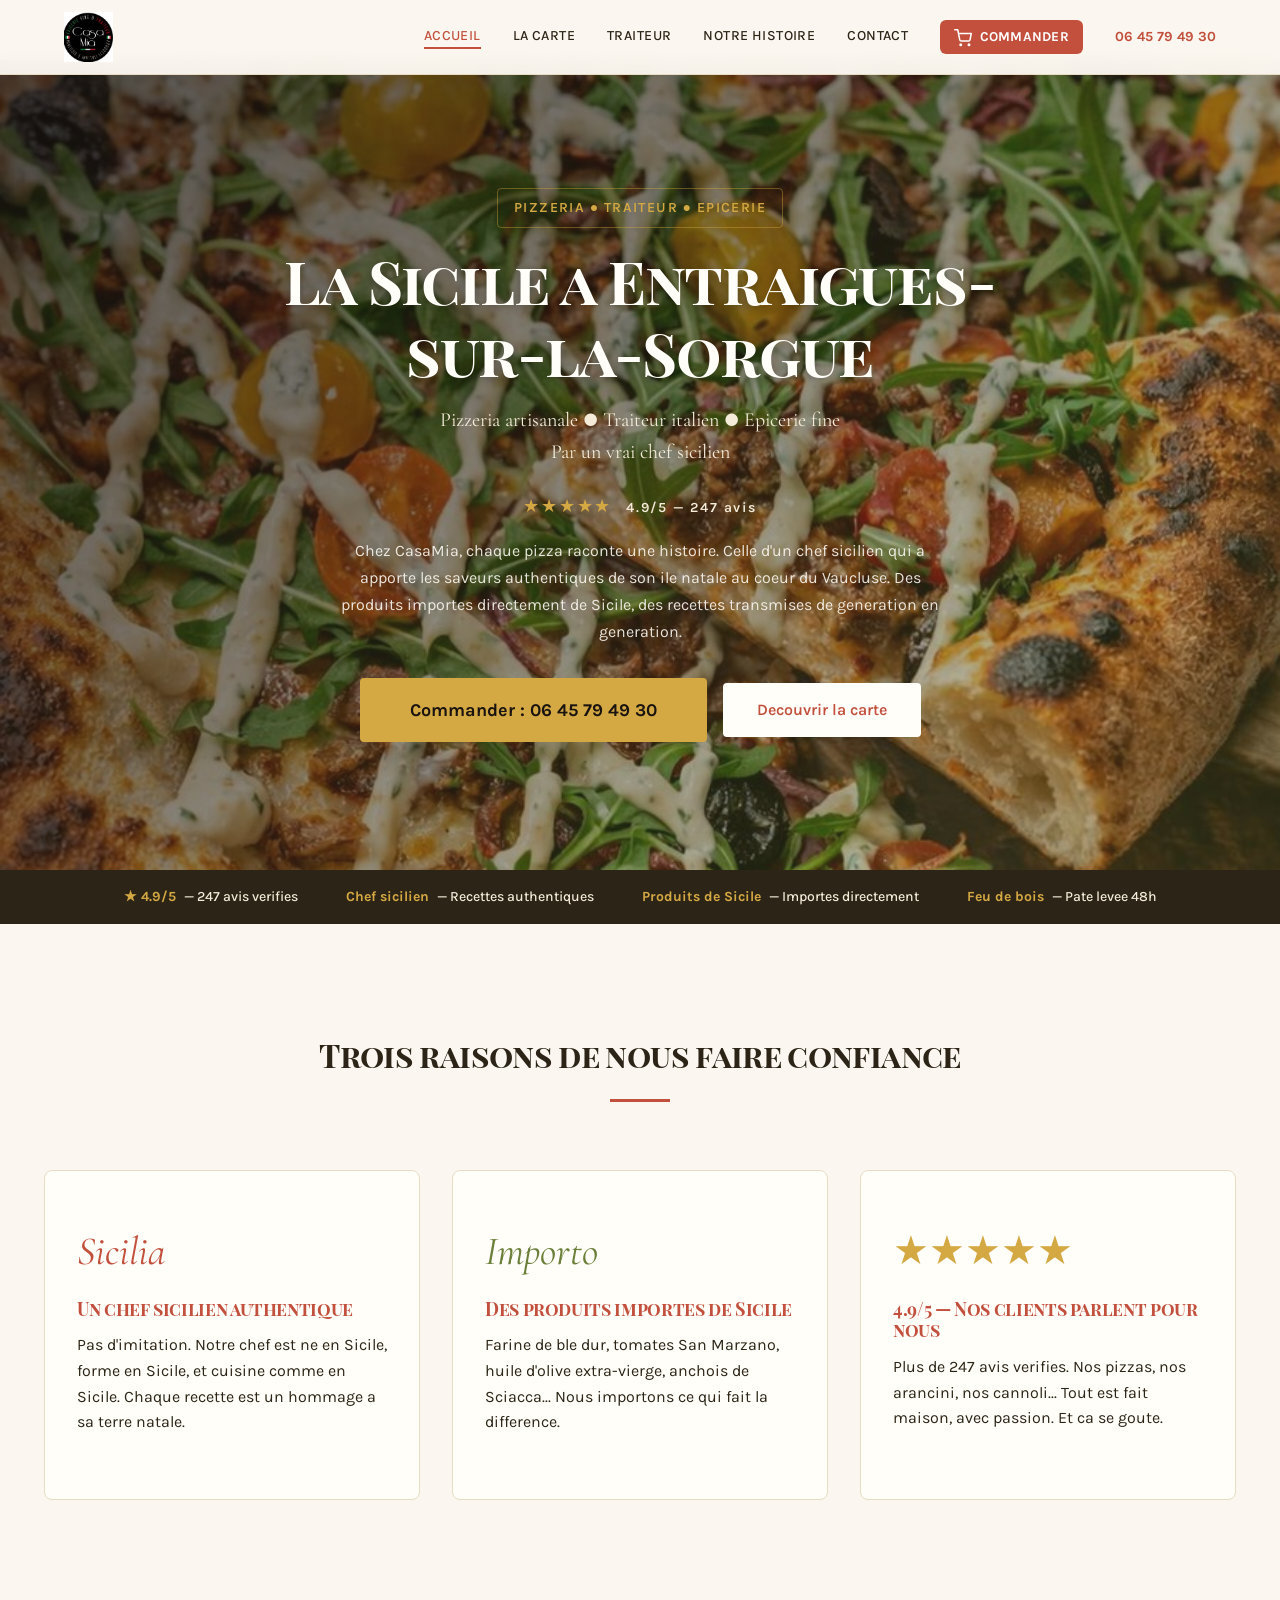
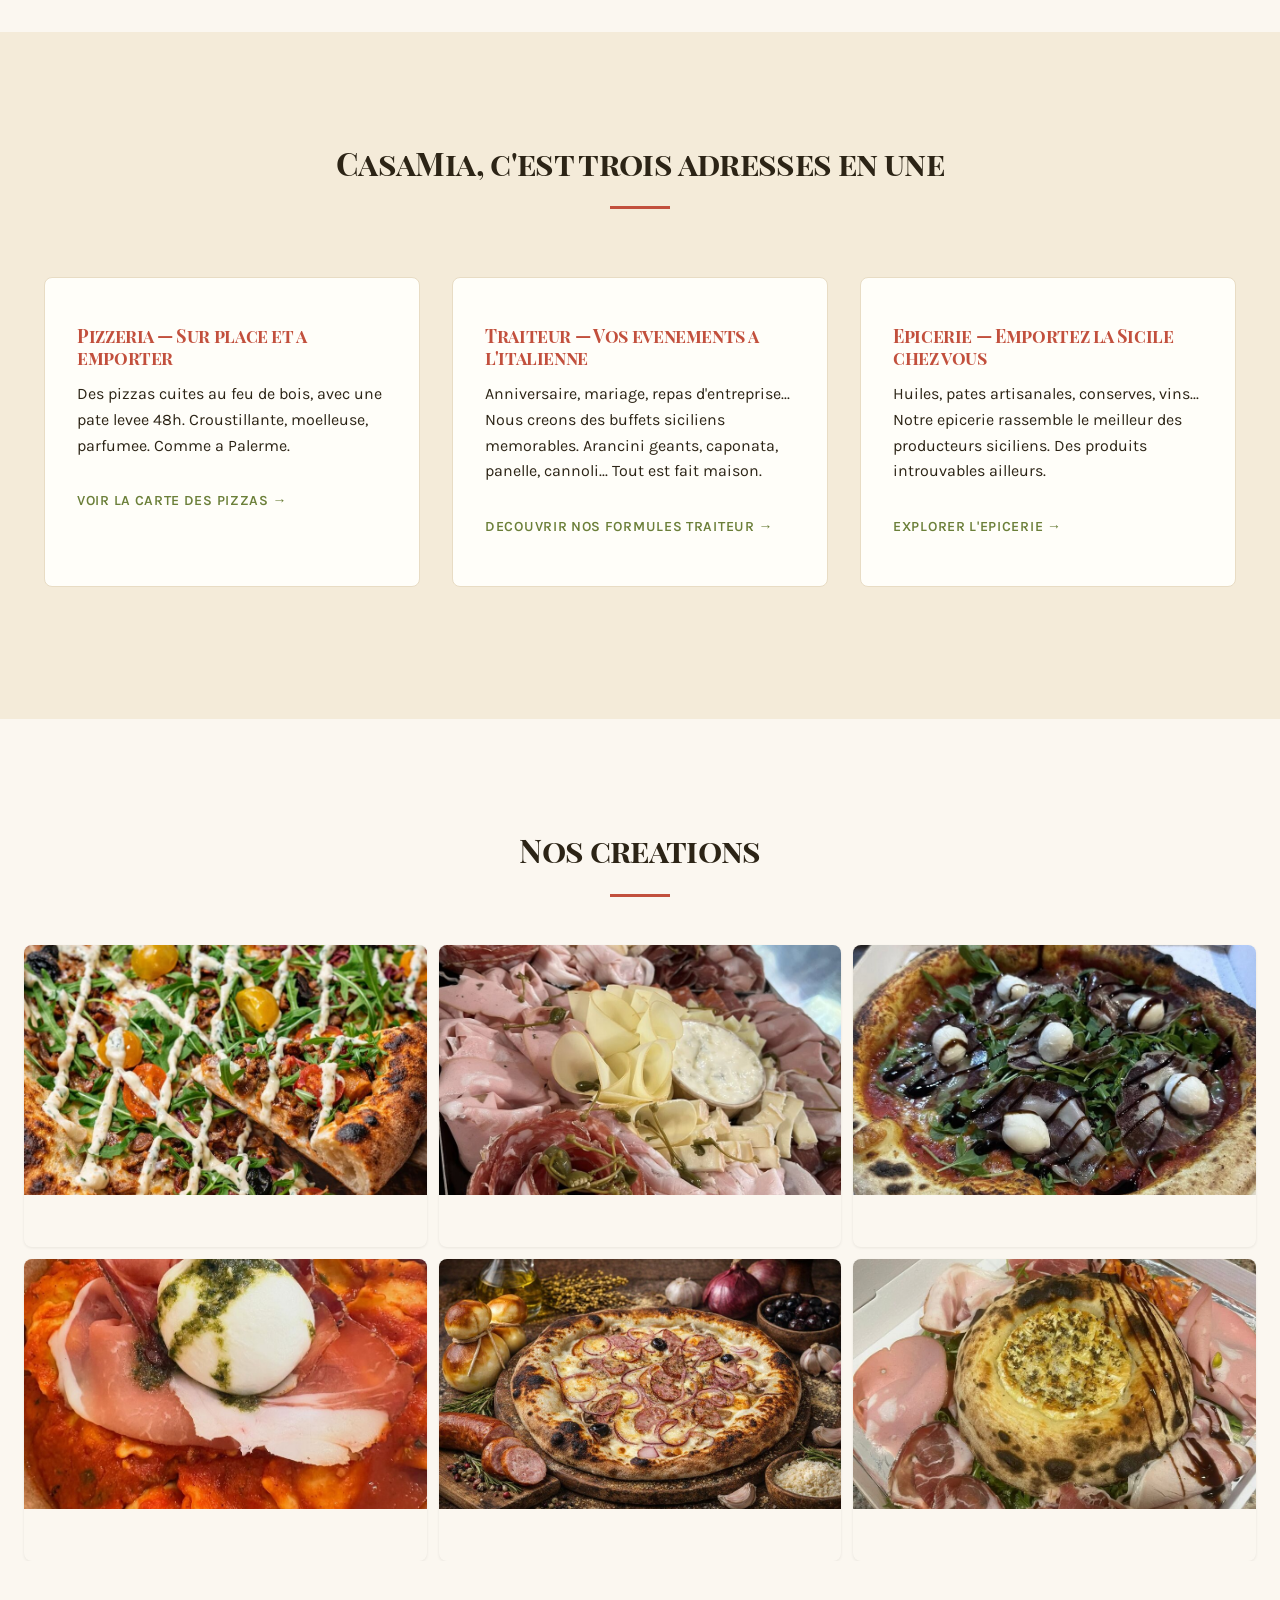
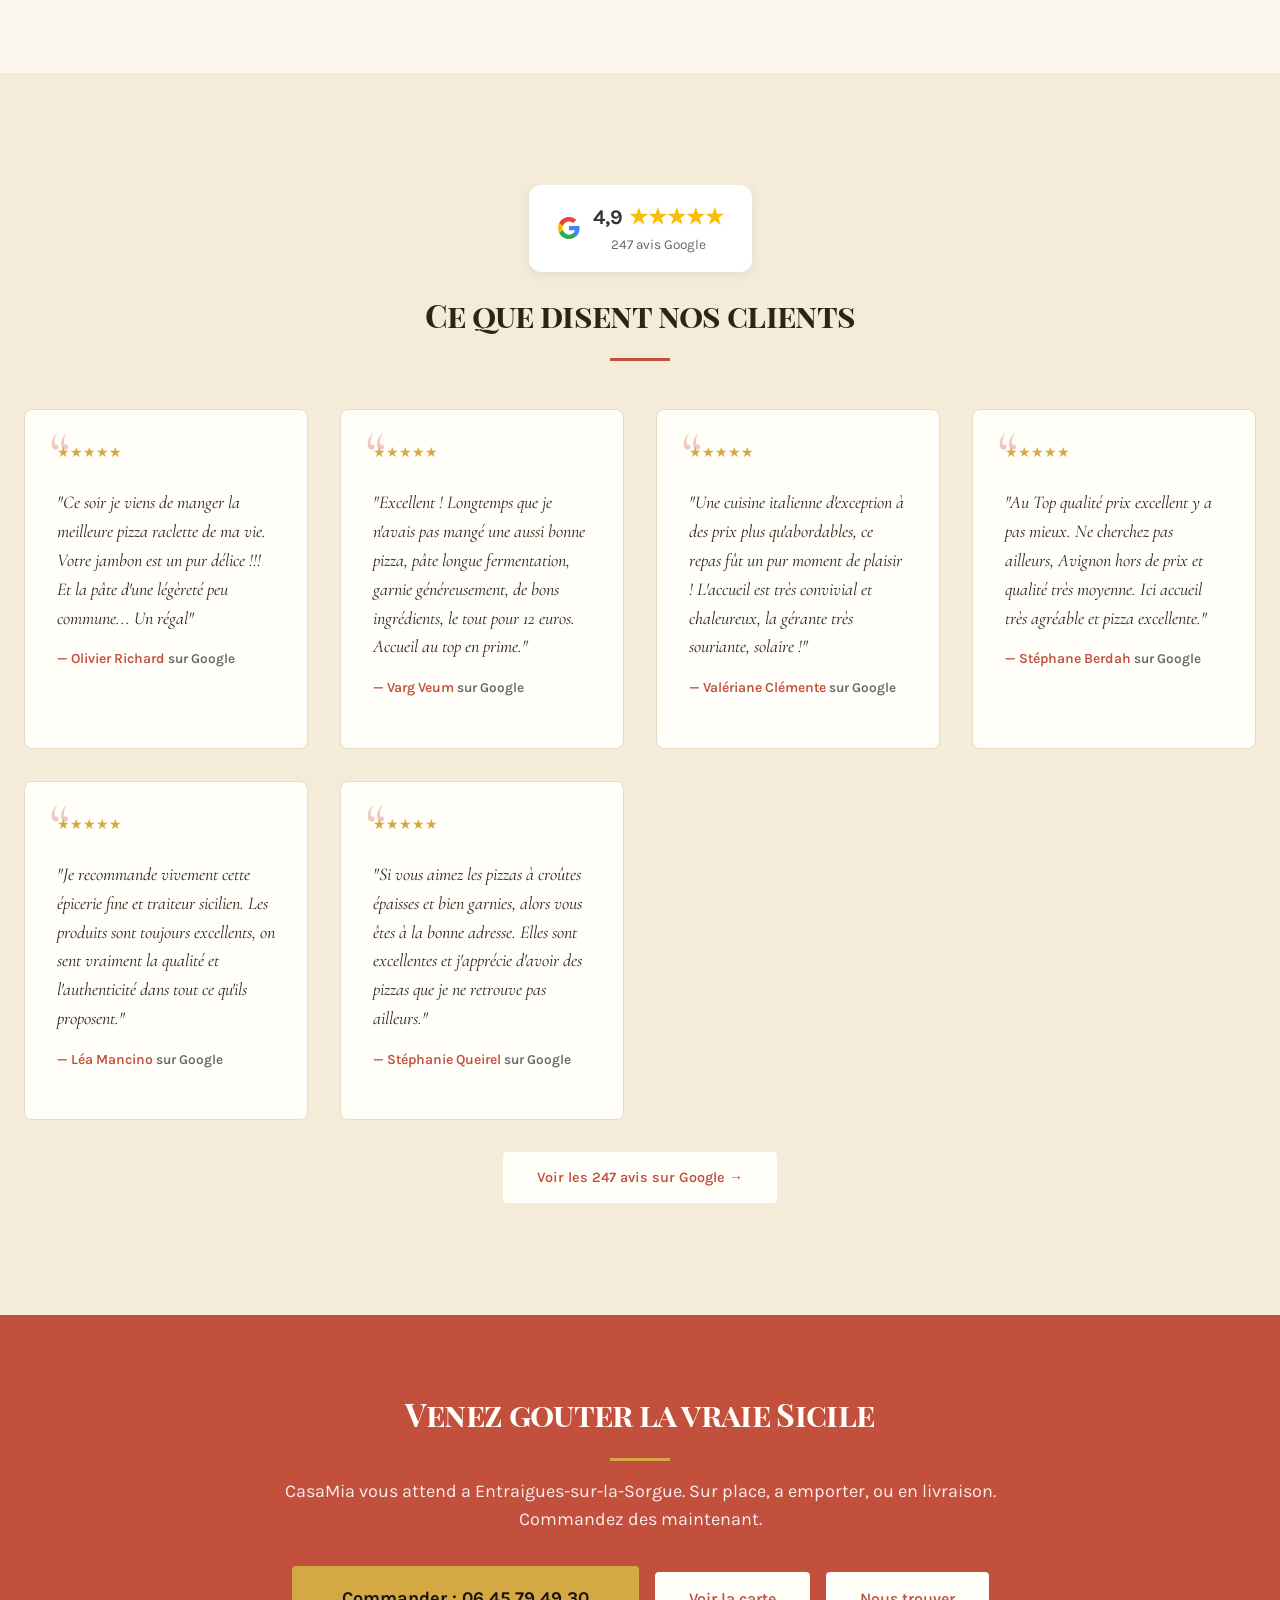
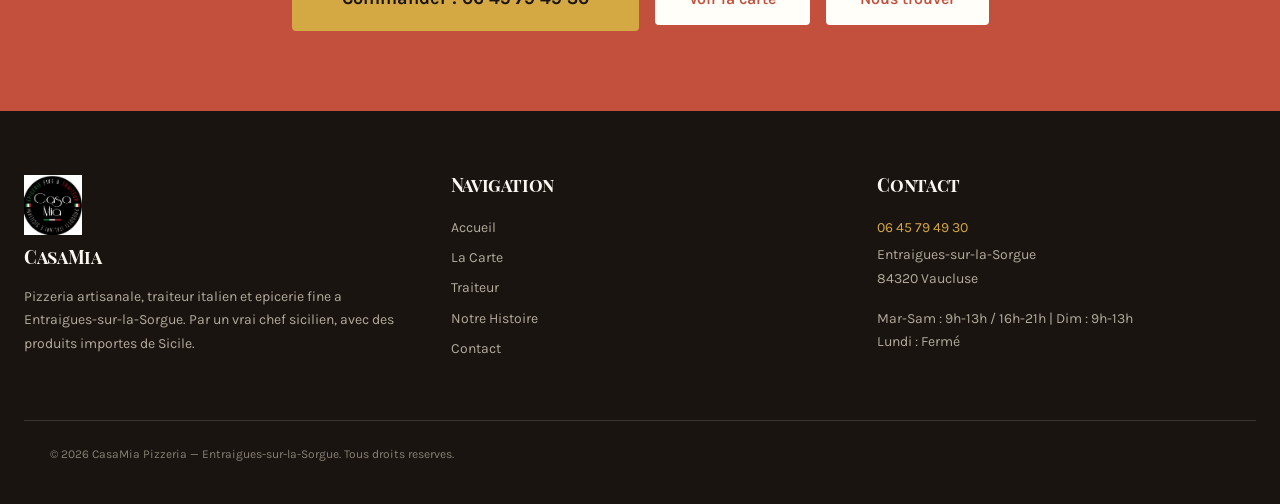
==== commit 5020ffd2: "fix: bump cache buster to v=2, increase grid padding for shadow space" ====
--- a/index.html
+++ b/index.html
@@ -12,7 +12,7 @@
   <meta property="og:locale" content="fr_FR">
   <meta name="geo.region" content="FR-84">
   <meta name="geo.placename" content="Entraigues-sur-la-Sorgue">
-  <link rel="icon" type="image/png" href="images/logo-casamia.jpg"><link rel="stylesheet" href="style.css?v=1">
+  <link rel="icon" type="image/png" href="images/logo-casamia.jpg"><link rel="stylesheet" href="style.css?v=2">
   <script type="application/ld+json">
   {
     "@context": "https://schema.org",
--- a/style.css
+++ b/style.css
@@ -1935,12 +1935,21 @@
   overflow-x: hidden !important;
   max-width: 100vw !important;
 }
-.container, .section, .hero, .trust-bar, .menu-section, 
-.menu-category, .menu-grid, .footer, .cta-section,
+.container, .hero, .trust-bar, .footer, .cta-section,
 .cart-drawer, .cart-drawer__body, .cart-step {
   overflow-x: hidden;
   max-width: 100%;
 }
+.section, .menu-section, .menu-category, .menu-grid {
+  max-width: 100%;
+}
+/* Give grids inner padding so shadows aren't clipped by container overflow:hidden */
+.card-grid {
+  padding: 20px;
+}
+.menu-section .menu-grid {
+  padding: 8px;
+}
 * {
   box-sizing: border-box;
 }
@@ -1949,7 +1958,7 @@
   height: auto;
 }
 .menu-item__header {
-  overflow: hidden;
+  overflow: visible;
   word-break: break-word;
 }
 
